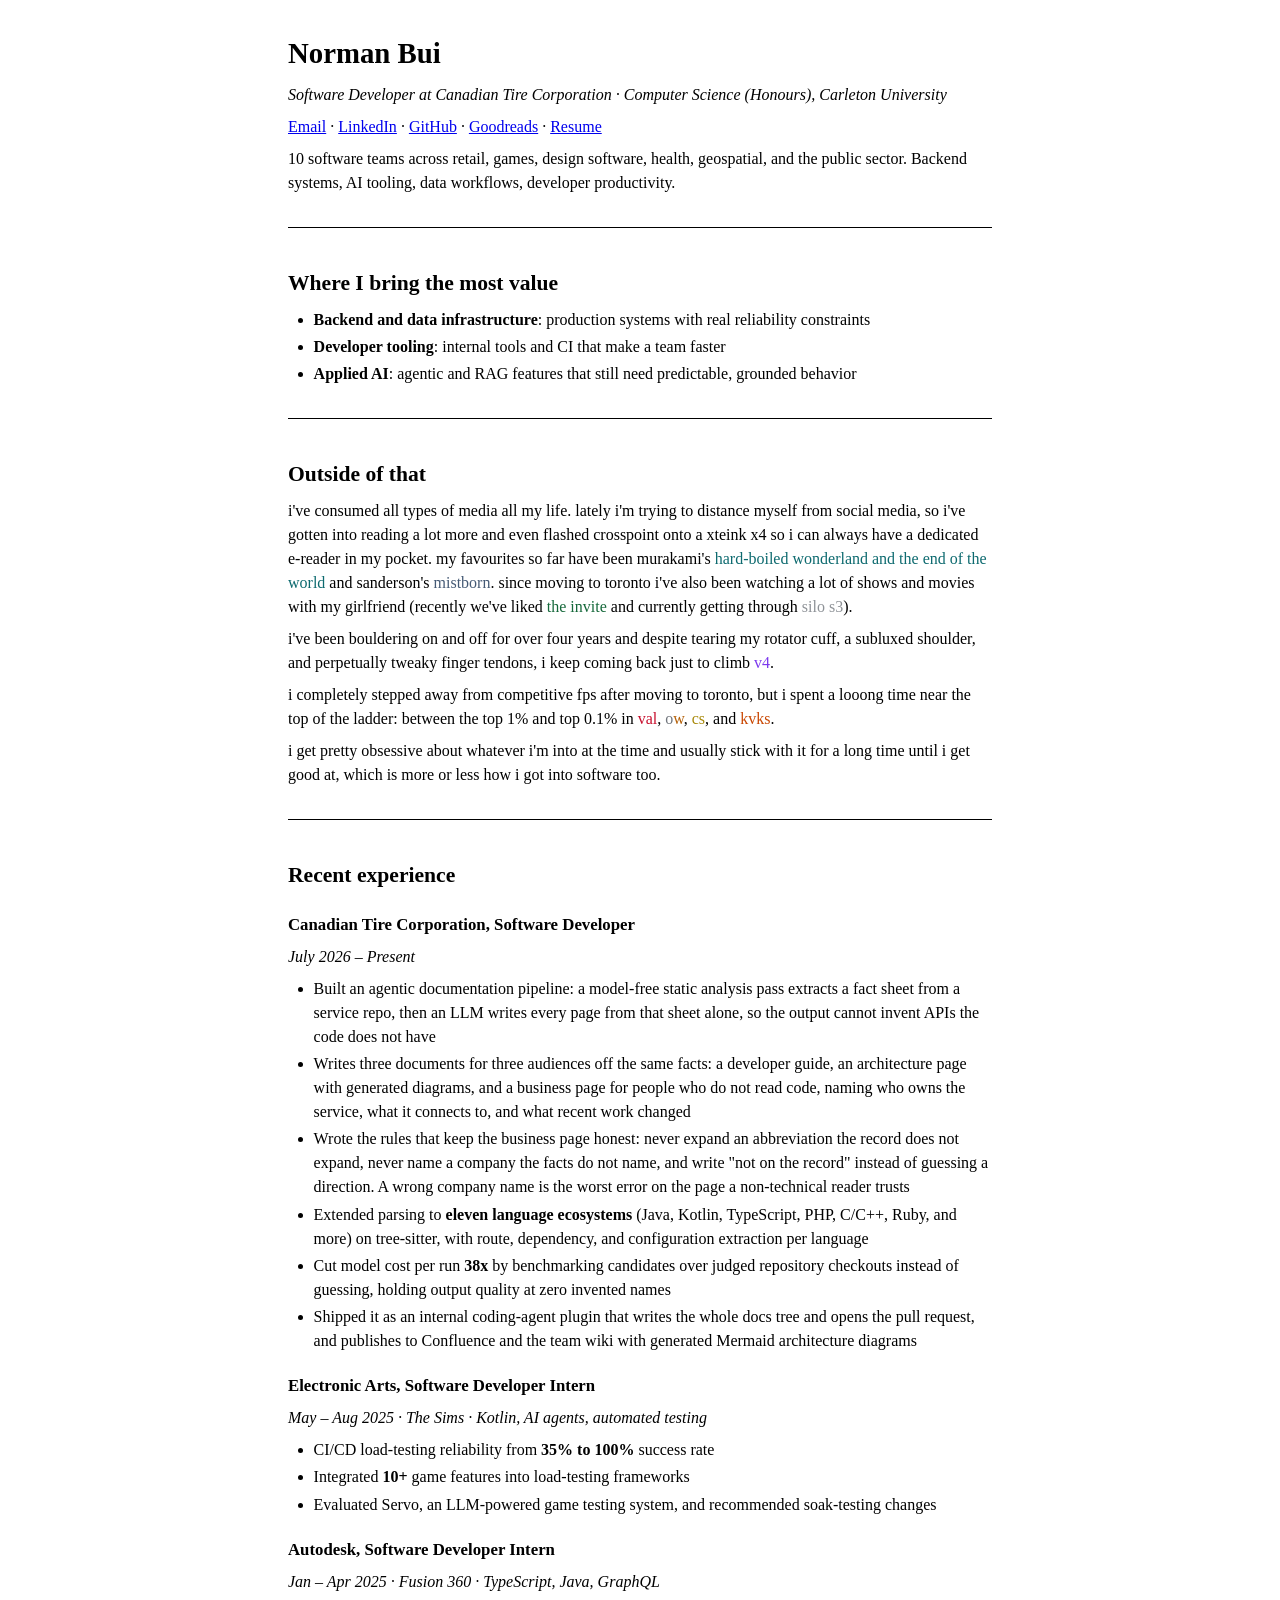
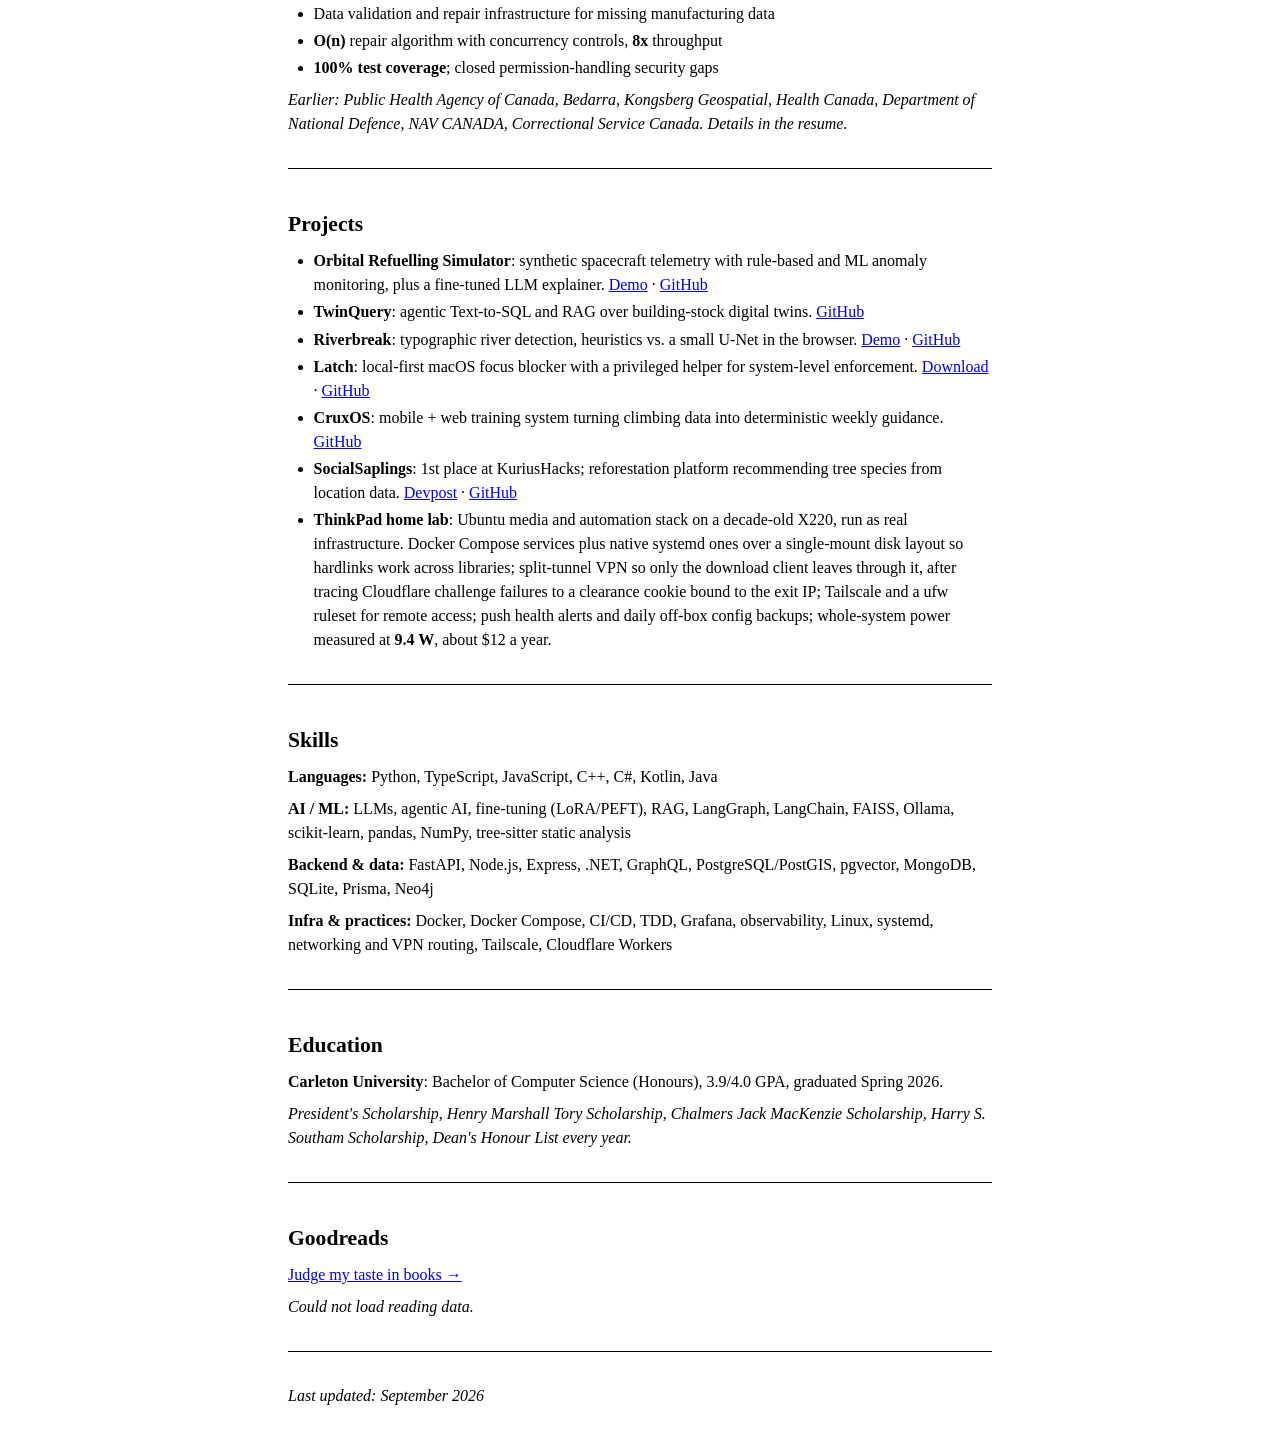
==== index.html @ 1460b8e5 "Times New Roman update" ====
<!DOCTYPE html>
<html lang="en">

<head>
    <meta charset="UTF-8">
    <meta name="viewport" content="width=device-width, initial-scale=1.0">
    <title>Norman Bui</title>
    <meta name="description"
        content="Norman Bui, Software Developer at Canadian Tire Corporation and Carleton University Computer Science graduate. Backend systems, data tools, and AI-powered workflows.">
    <meta property="og:title" content="Norman Bui">
    <meta property="og:description"
        content="Software Developer at Canadian Tire Corporation. Backend systems, data tools, and AI-powered workflows.">
    <meta property="og:type" content="website">
    <meta name="twitter:card" content="summary">
    <meta name="twitter:title" content="Norman Bui">
    <meta name="twitter:description"
        content="Software Developer at Canadian Tire Corporation. Backend systems, data tools, and AI-powered workflows.">
    <link rel="icon" type="image/jpeg" href="images/logos/baby.jpeg?v=41bb1200">
    <link rel="stylesheet" href="styles.css?v=235e159c">
    <script type="application/ld+json">
        {
            "@context": "https://schema.org",
            "@type": "Person",
            "name": "Norman Bui",
            "url": "https://nbui23.github.io/my-website/",
            "image": "https://nbui23.github.io/my-website/images/logos/baby.jpeg",
            "jobTitle": "Software Developer",
            "worksFor": {
                "@type": "Organization",
                "name": "Canadian Tire Corporation",
                "url": "https://corp.canadiantire.ca"
            },
            "alumniOf": {
                "@type": "CollegeOrUniversity",
                "name": "Carleton University",
                "url": "https://carleton.ca"
            },
            "email": "normanbui23@gmail.com",
            "sameAs": [
                "https://www.linkedin.com/in/nbui23/",
                "https://github.com/nbui23",
                "https://www.goodreads.com/user/show/166643433-norman"
            ]
        }
    </script>
</head>

<body>

    <h1>Norman Bui</h1>
    <p class="meta">Software Developer at Canadian Tire Corporation &middot; Computer Science (Honours), Carleton
        University</p>

    <p>
        <a href="mailto:normanbui23@gmail.com">Email</a> &middot;
        <a href="https://www.linkedin.com/in/nbui23/" target="_blank" rel="noopener noreferrer">LinkedIn</a> &middot;
        <a href="https://github.com/nbui23" target="_blank" rel="noopener noreferrer">GitHub</a> &middot;
        <a href="https://www.goodreads.com/user/show/166643433-norman" target="_blank"
            rel="noopener noreferrer">Goodreads</a> &middot;
        <a href="resume/swe/Norman_Bui_Resume.pdf" target="_blank" rel="noopener noreferrer">Resume</a>
    </p>

    <p>10 software teams across retail, games, design software, health, geospatial, and the public sector. Backend
        systems, AI tooling, data workflows, developer productivity.</p>

    <hr>

    <h2 id="value">Where I bring the most value</h2>
    <ul>
        <li><strong>Backend and data infrastructure</strong>: production systems with real reliability
            constraints</li>
        <li><strong>Developer tooling</strong>: internal tools and CI that make a team faster</li>
        <li><strong>Applied AI</strong>: agentic and RAG features that still need predictable, grounded
            behavior</li>
    </ul>

    <hr>

    <h2 id="about">Outside of that</h2>

    <p>i've consumed all types of media all my life. lately i'm trying to distance myself from social media, so i've gotten into reading a lot more and even flashed crosspoint onto a xteink x4 so i can always have a dedicated e-reader in my pocket. my favourites so far have been murakami's <span class="g-hbw">hard-boiled wonderland and the end of the world</span> and sanderson's <span class="g-mistborn">mistborn</span>. since moving to toronto i've also been watching a lot of shows and movies with my girlfriend (recently we've liked <span class="g-invite">the invite</span> and currently getting through <span class="g-silo">silo s3</span>).</p>

    <p>i've been bouldering on and off for over four years and despite tearing my rotator cuff, a subluxed shoulder, and perpetually tweaky finger tendons, i keep coming back just to climb <span class="g-v4">v4</span>.</p>

    <p>i completely stepped away from competitive fps after moving to toronto, but i spent a looong time near the top of the ladder: between the top 1% and top 0.1% in <span class="g-val">val</span>, <span class="g-ow"><span class="g-ow-o">o</span>w</span>, <span class="g-cs">cs</span>, and <span class="g-kvks">kvks</span>.</p>

    <p>i get pretty obsessive about whatever i'm into at the time and usually stick with it for a long time until i get good at, which is more or less how i got into software too.</p>

    <hr>

    <h2 id="experience">Recent experience</h2>

    <h3>Canadian Tire Corporation, Software Developer</h3>
    <p class="meta">July 2026 &ndash; Present</p>
    <ul>
        <li>Built an agentic documentation pipeline: a model-free static analysis pass extracts a fact sheet from a
            service repo, then an LLM writes every page from that sheet alone, so the output cannot invent APIs the
            code does not have</li>
        <li>Writes three documents for three audiences off the same facts: a developer guide, an architecture page
            with generated diagrams, and a business page for people who do not read code, naming who owns the service,
            what it connects to, and what recent work changed</li>
        <li>Wrote the rules that keep the business page honest: never expand an abbreviation the record does not
            expand, never name a company the facts do not name, and write "not on the record" instead of guessing a
            direction. A wrong company name is the worst error on the page a non-technical reader trusts</li>
        <li>Extended parsing to <strong>eleven language ecosystems</strong> (Java, Kotlin, TypeScript, PHP, C/C++,
            Ruby, and more) on tree-sitter, with route, dependency, and configuration extraction per language</li>
        <li>Cut model cost per run <strong>38x</strong> by benchmarking candidates over judged repository checkouts
            instead of guessing, holding output quality at zero invented names</li>
        <li>Shipped it as an internal coding-agent plugin that writes the whole docs tree and opens the pull request,
            and publishes to Confluence and the team wiki with generated Mermaid architecture diagrams</li>
    </ul>

    <h3>Electronic Arts, Software Developer Intern</h3>
    <p class="meta">May &ndash; Aug 2025 &middot; The Sims &middot; Kotlin, AI agents, automated testing</p>
    <ul>
        <li>CI/CD load-testing reliability from <strong>35% to 100%</strong> success rate</li>
        <li>Integrated <strong>10+</strong> game features into load-testing frameworks</li>
        <li>Evaluated Servo, an LLM-powered game testing system, and recommended soak-testing changes</li>
    </ul>

    <h3>Autodesk, Software Developer Intern</h3>
    <p class="meta">Jan &ndash; Apr 2025 &middot; Fusion 360 &middot; TypeScript, Java, GraphQL</p>
    <ul>
        <li>Data validation and repair infrastructure for missing manufacturing data</li>
        <li><strong>O(n)</strong> repair algorithm with concurrency controls, <strong>8x</strong> throughput</li>
        <li><strong>100% test coverage</strong>; closed permission-handling security gaps</li>
    </ul>

    <p class="meta">Earlier: Public Health Agency of Canada, Bedarra, Kongsberg Geospatial, Health Canada, Department of
        National Defence, NAV CANADA, Correctional Service Canada. Details in the resume.</p>

    <hr>

    <h2 id="projects">Projects</h2>
    <ul>
        <li><strong>Orbital Refuelling Simulator</strong>: synthetic spacecraft telemetry with rule-based and ML
            anomaly monitoring, plus a fine-tuned LLM explainer.
            <a href="https://orbital-refueling-telemetry-simulator.streamlit.app/" target="_blank"
                rel="noopener noreferrer">Demo</a> &middot;
            <a href="https://github.com/nbui23/orbital-refuelling" target="_blank"
                rel="noopener noreferrer">GitHub</a></li>
        <li><strong>TwinQuery</strong>: agentic Text-to-SQL and RAG over building-stock digital twins.
            <a href="https://github.com/nbui23/twinquery" target="_blank" rel="noopener noreferrer">GitHub</a></li>
        <li><strong>Riverbreak</strong>: typographic river detection, heuristics vs. a small U-Net in the browser.
            <a href="https://nbui23.github.io/riverbreak/" target="_blank" rel="noopener noreferrer">Demo</a> &middot;
            <a href="https://github.com/nbui23/riverbreak" target="_blank" rel="noopener noreferrer">GitHub</a></li>
        <li><strong>Latch</strong>: local-first macOS focus blocker with a privileged helper for system-level
            enforcement.
            <a href="https://github.com/nbui23/latch/releases" target="_blank"
                rel="noopener noreferrer">Download</a> &middot;
            <a href="https://github.com/nbui23/latch" target="_blank" rel="noopener noreferrer">GitHub</a></li>
        <li><strong>CruxOS</strong>: mobile + web training system turning climbing data into deterministic weekly
            guidance.
            <a href="https://github.com/nbui23/cruxos" target="_blank" rel="noopener noreferrer">GitHub</a></li>
        <li><strong>SocialSaplings</strong>: 1st place at KuriusHacks; reforestation platform recommending tree
            species from location data.
            <a href="https://devpost.com/software/socialsaplings" target="_blank"
                rel="noopener noreferrer">Devpost</a> &middot;
            <a href="https://github.com/nbui23/socialsaplings" target="_blank" rel="noopener noreferrer">GitHub</a></li>
        <li><strong>ThinkPad home lab</strong>: Ubuntu media and automation stack on a decade-old X220, run as real
            infrastructure. Docker Compose services plus native systemd ones over a single-mount disk layout so
            hardlinks work across libraries; split-tunnel VPN so only the download client leaves through it, after
            tracing Cloudflare challenge failures to a clearance cookie bound to the exit IP; Tailscale and a
            ufw ruleset for remote access; push health alerts and daily off-box config backups; whole-system power
            measured at <strong>9.4 W</strong>, about $12 a year.</li>
    </ul>

    <hr>

    <h2 id="skills">Skills</h2>
    <p><strong>Languages:</strong> Python, TypeScript, JavaScript, C++, C#, Kotlin, Java</p>
    <p><strong>AI / ML:</strong> LLMs, agentic AI, fine-tuning (LoRA/PEFT), RAG, LangGraph, LangChain, FAISS, Ollama,
        scikit-learn, pandas, NumPy, tree-sitter static analysis</p>
    <p><strong>Backend &amp; data:</strong> FastAPI, Node.js, Express, .NET, GraphQL, PostgreSQL/PostGIS, pgvector,
        MongoDB, SQLite, Prisma, Neo4j</p>
    <p><strong>Infra &amp; practices:</strong> Docker, Docker Compose, CI/CD, TDD, Grafana, observability, Linux, systemd, networking and VPN routing, Tailscale, Cloudflare Workers</p>

    <hr>

    <h2 id="education">Education</h2>
    <p><strong>Carleton University</strong>: Bachelor of Computer Science (Honours), 3.9/4.0 GPA, graduated
        Spring 2026.</p>
    <p class="meta">President's Scholarship, Henry Marshall Tory Scholarship, Chalmers Jack MacKenzie Scholarship, Harry
        S. Southam Scholarship, Dean's Honour List every year.</p>

    <hr>

    <h2 id="reading">Goodreads</h2>
    <p><a href="https://www.goodreads.com/user/show/166643433-norman" target="_blank" rel="noopener noreferrer">Judge my
            taste in books &rarr;</a></p>

    <p id="reading-stats" class="meta"></p>
    <div id="reading-charts"></div>
    <ul id="books"></ul>

    <hr>

    <p class="meta">Last updated: September 2026</p>

    <script type="module" src="scripts/main.js?v=e044f11d"></script>

</body>

</html>
---- styles.css ----
body {
    font-family: "Times New Roman", Times, serif;
    font-size: 16px;
    line-height: 1.5;
    color: #000;
    background: #fff;
    max-width: 44em;
    margin: 2em auto;
    padding: 0 1em;
}

h1 { font-size: 1.8em; margin: 0 0 0.2em; }
h2 { font-size: 1.35em; margin: 1.8em 0 0.4em; }
h3 { font-size: 1.05em; margin: 1.2em 0 0.2em; }

p { margin: 0.5em 0; }
ul { margin: 0.5em 0; padding-left: 1.6em; }
li { margin: 0.2em 0; }

a { color: #00e; }
a:visited { color: #551a8b; }

hr { border: 0; border-top: 1px solid #000; margin: 2em 0; }

.meta { font-style: italic; }

pre {
    font-family: "Courier New", Courier, monospace;
    font-size: 13px;
    line-height: 1.4;
    margin: 1.2em 0;
    overflow-x: auto;
}

/* Game names in their own brand hues, darkened to stay readable on white. */
.g-val { color: #c8102e; }
.g-ow { color: #b45f06; }
.g-ow-o { color: #70757c; }
.g-cs { color: #a8890a; }
.g-kvks { color: #c94600; }
.g-v4 { color: #7c3aed; }
.g-invite { color: #15683a; }
.g-silo { color: #8e9297; }
.g-hbw { color: #0d6a6f; }
.g-mistborn { color: #455a75; }
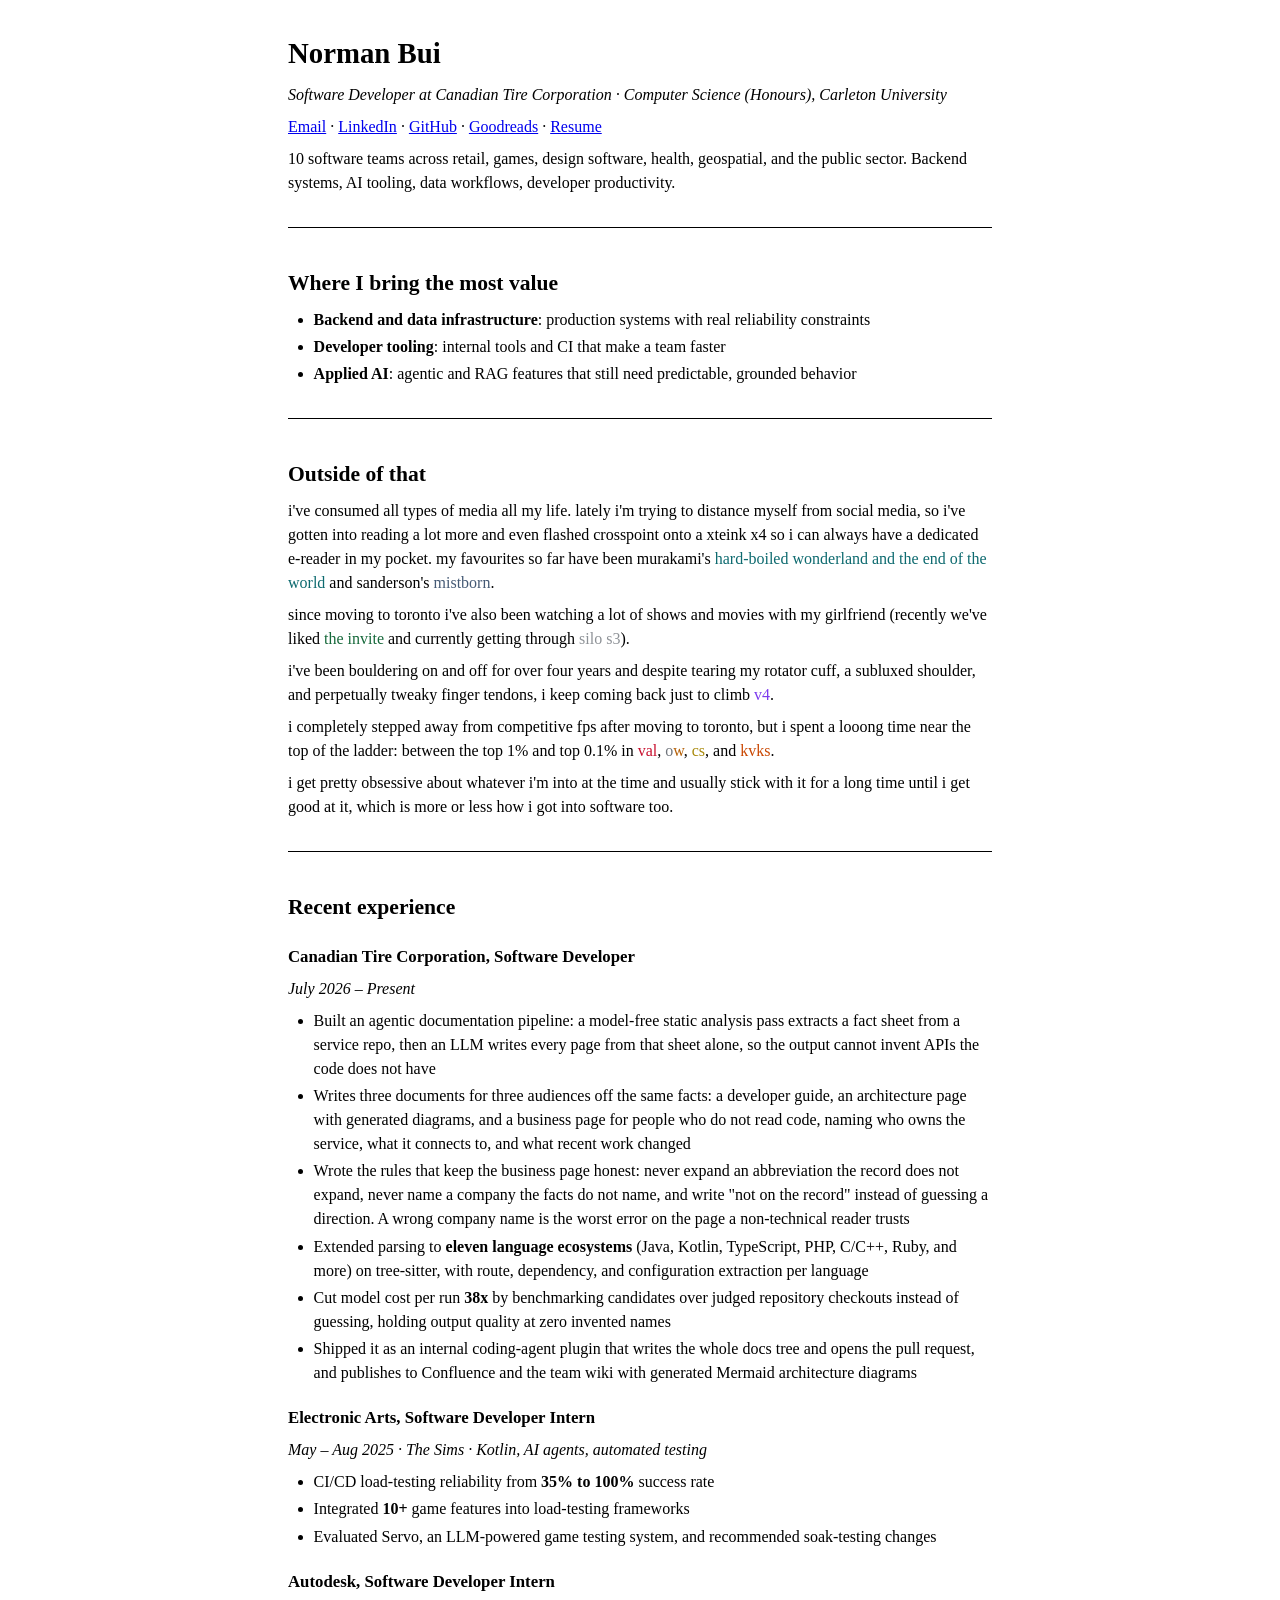
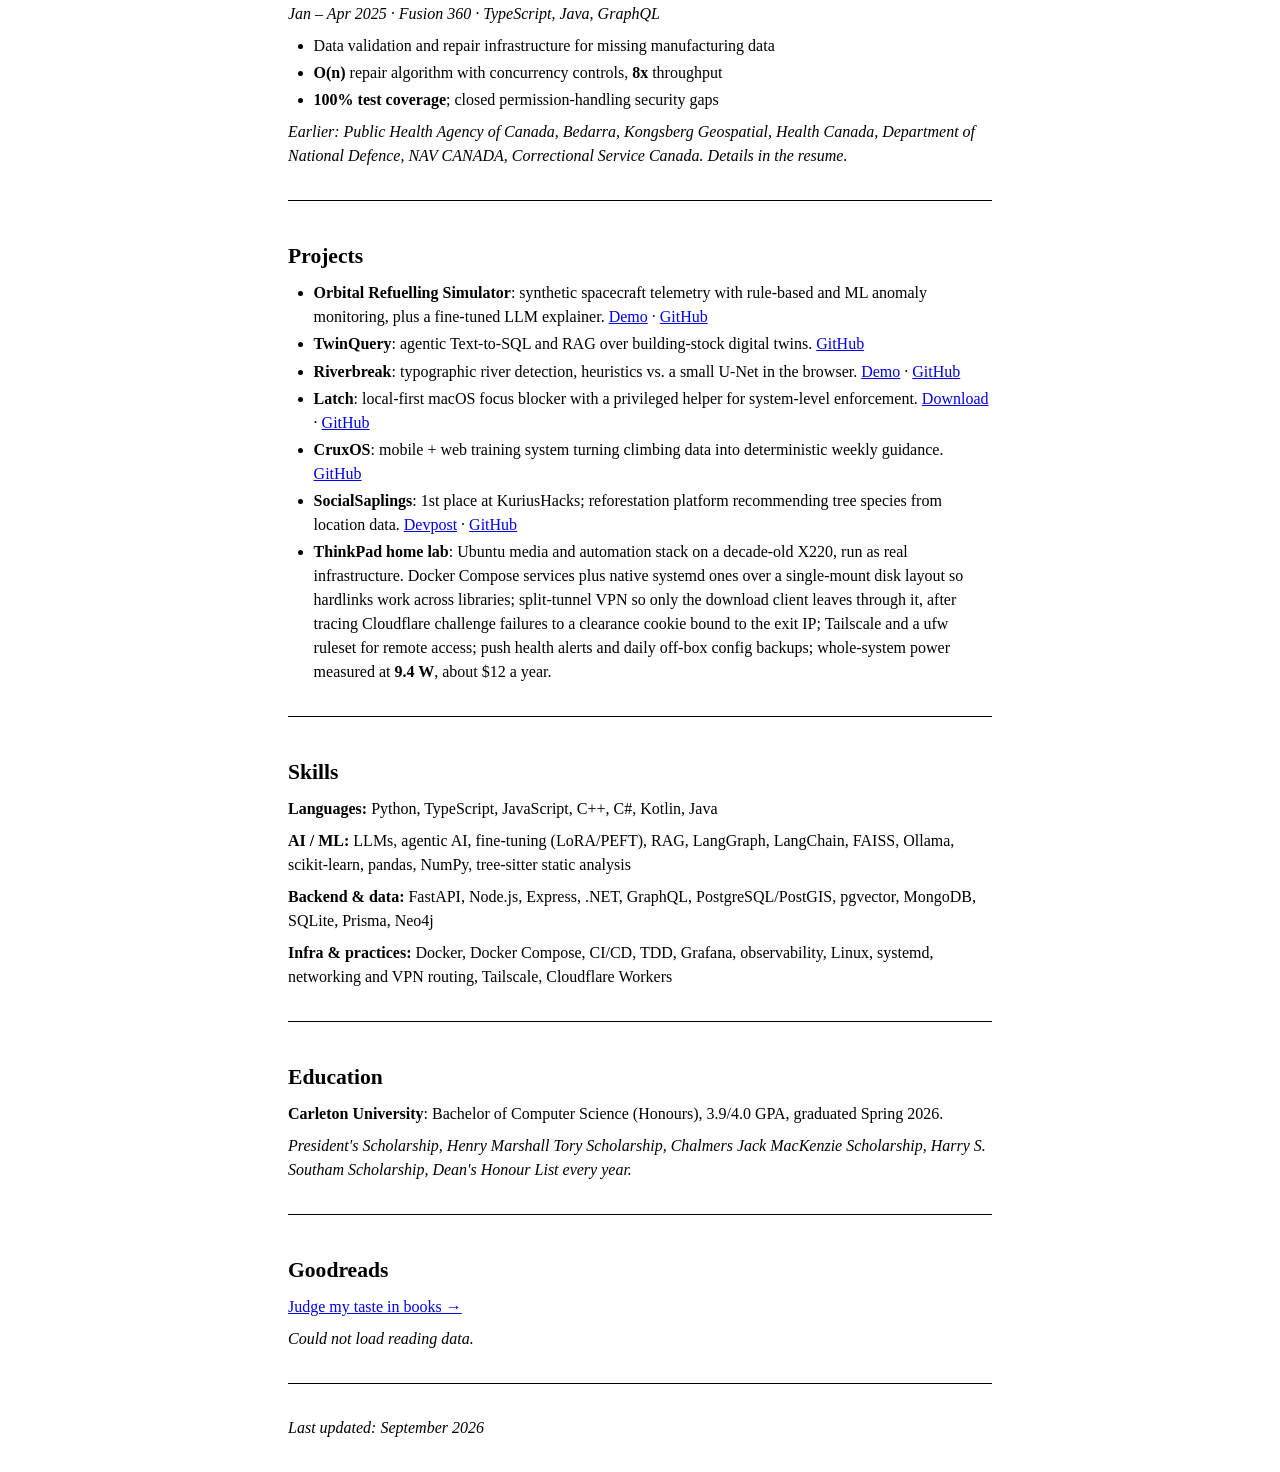
==== commit f42f76bb: "Split reading and watching into separate paragraphs" ====
--- a/index.html
+++ b/index.html
@@ -78,13 +78,15 @@
 
     <h2 id="about">Outside of that</h2>
 
-    <p>i've consumed all types of media all my life. lately i'm trying to distance myself from social media, so i've gotten into reading a lot more and even flashed crosspoint onto a xteink x4 so i can always have a dedicated e-reader in my pocket. my favourites so far have been murakami's <span class="g-hbw">hard-boiled wonderland and the end of the world</span> and sanderson's <span class="g-mistborn">mistborn</span>. since moving to toronto i've also been watching a lot of shows and movies with my girlfriend (recently we've liked <span class="g-invite">the invite</span> and currently getting through <span class="g-silo">silo s3</span>).</p>
+    <p>i've consumed all types of media all my life. lately i'm trying to distance myself from social media, so i've gotten into reading a lot more and even flashed crosspoint onto a xteink x4 so i can always have a dedicated e-reader in my pocket. my favourites so far have been murakami's <span class="g-hbw">hard-boiled wonderland and the end of the world</span> and sanderson's <span class="g-mistborn">mistborn</span>.</p>
+
+    <p>since moving to toronto i've also been watching a lot of shows and movies with my girlfriend (recently we've liked <span class="g-invite">the invite</span> and currently getting through <span class="g-silo">silo s3</span>).</p>
 
     <p>i've been bouldering on and off for over four years and despite tearing my rotator cuff, a subluxed shoulder, and perpetually tweaky finger tendons, i keep coming back just to climb <span class="g-v4">v4</span>.</p>
 
     <p>i completely stepped away from competitive fps after moving to toronto, but i spent a looong time near the top of the ladder: between the top 1% and top 0.1% in <span class="g-val">val</span>, <span class="g-ow"><span class="g-ow-o">o</span>w</span>, <span class="g-cs">cs</span>, and <span class="g-kvks">kvks</span>.</p>
 
-    <p>i get pretty obsessive about whatever i'm into at the time and usually stick with it for a long time until i get good at, which is more or less how i got into software too.</p>
+    <p>i get pretty obsessive about whatever i'm into at the time and usually stick with it for a long time until i get good at it, which is more or less how i got into software too.</p>
 
     <hr>
 
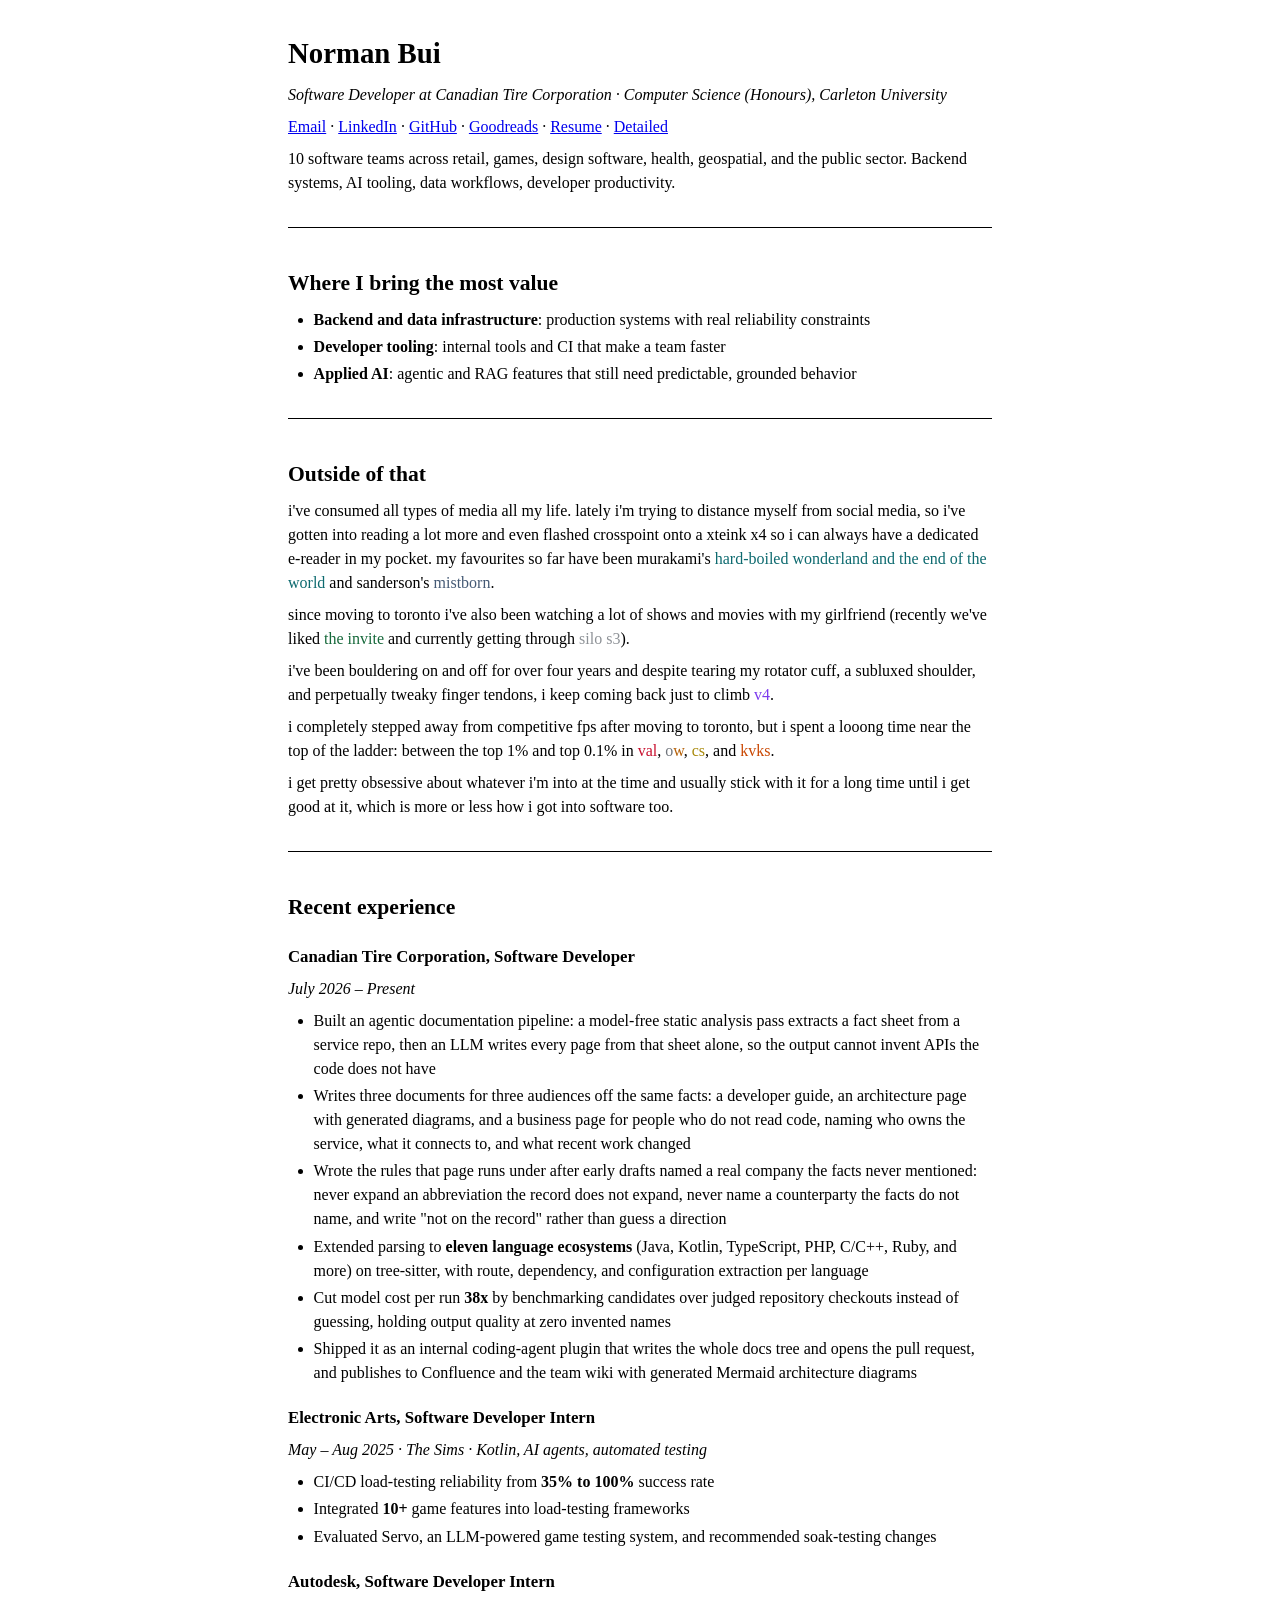
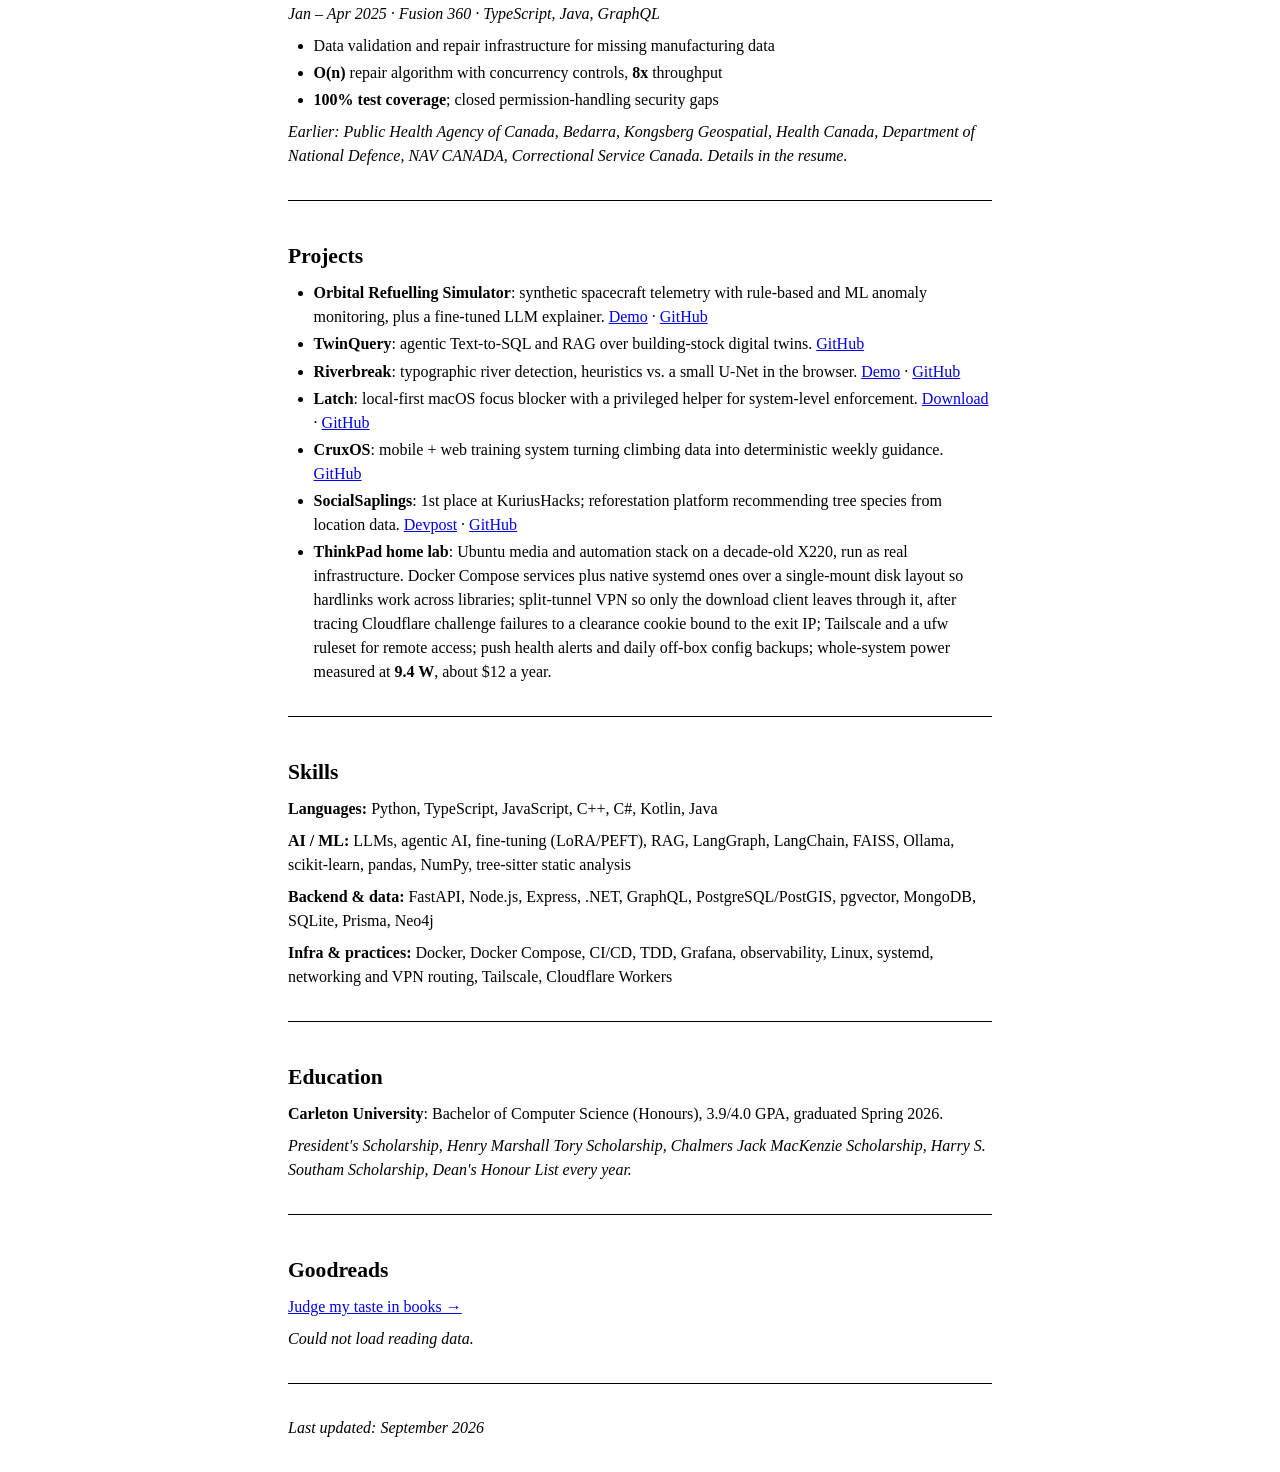
==== commit afca52a5: "Add detailed page" ====
--- a/index.html
+++ b/index.html
@@ -57,7 +57,8 @@
         <a href="https://github.com/nbui23" target="_blank" rel="noopener noreferrer">GitHub</a> &middot;
         <a href="https://www.goodreads.com/user/show/166643433-norman" target="_blank"
             rel="noopener noreferrer">Goodreads</a> &middot;
-        <a href="resume/swe/Norman_Bui_Resume.pdf" target="_blank" rel="noopener noreferrer">Resume</a>
+        <a href="resume/swe/Norman_Bui_Resume.pdf" target="_blank" rel="noopener noreferrer">Resume</a> &middot;
+        <a href="detailed.html">Detailed</a>
     </p>
 
     <p>10 software teams across retail, games, design software, health, geospatial, and the public sector. Backend
@@ -101,9 +102,9 @@
         <li>Writes three documents for three audiences off the same facts: a developer guide, an architecture page
             with generated diagrams, and a business page for people who do not read code, naming who owns the service,
             what it connects to, and what recent work changed</li>
-        <li>Wrote the rules that keep the business page honest: never expand an abbreviation the record does not
-            expand, never name a company the facts do not name, and write "not on the record" instead of guessing a
-            direction. A wrong company name is the worst error on the page a non-technical reader trusts</li>
+        <li>Wrote the rules that page runs under after early drafts named a real company the facts never
+            mentioned: never expand an abbreviation the record does not expand, never name a counterparty the facts do
+            not name, and write "not on the record" rather than guess a direction</li>
         <li>Extended parsing to <strong>eleven language ecosystems</strong> (Java, Kotlin, TypeScript, PHP, C/C++,
             Ruby, and more) on tree-sitter, with route, dependency, and configuration extraction per language</li>
         <li>Cut model cost per run <strong>38x</strong> by benchmarking candidates over judged repository checkouts
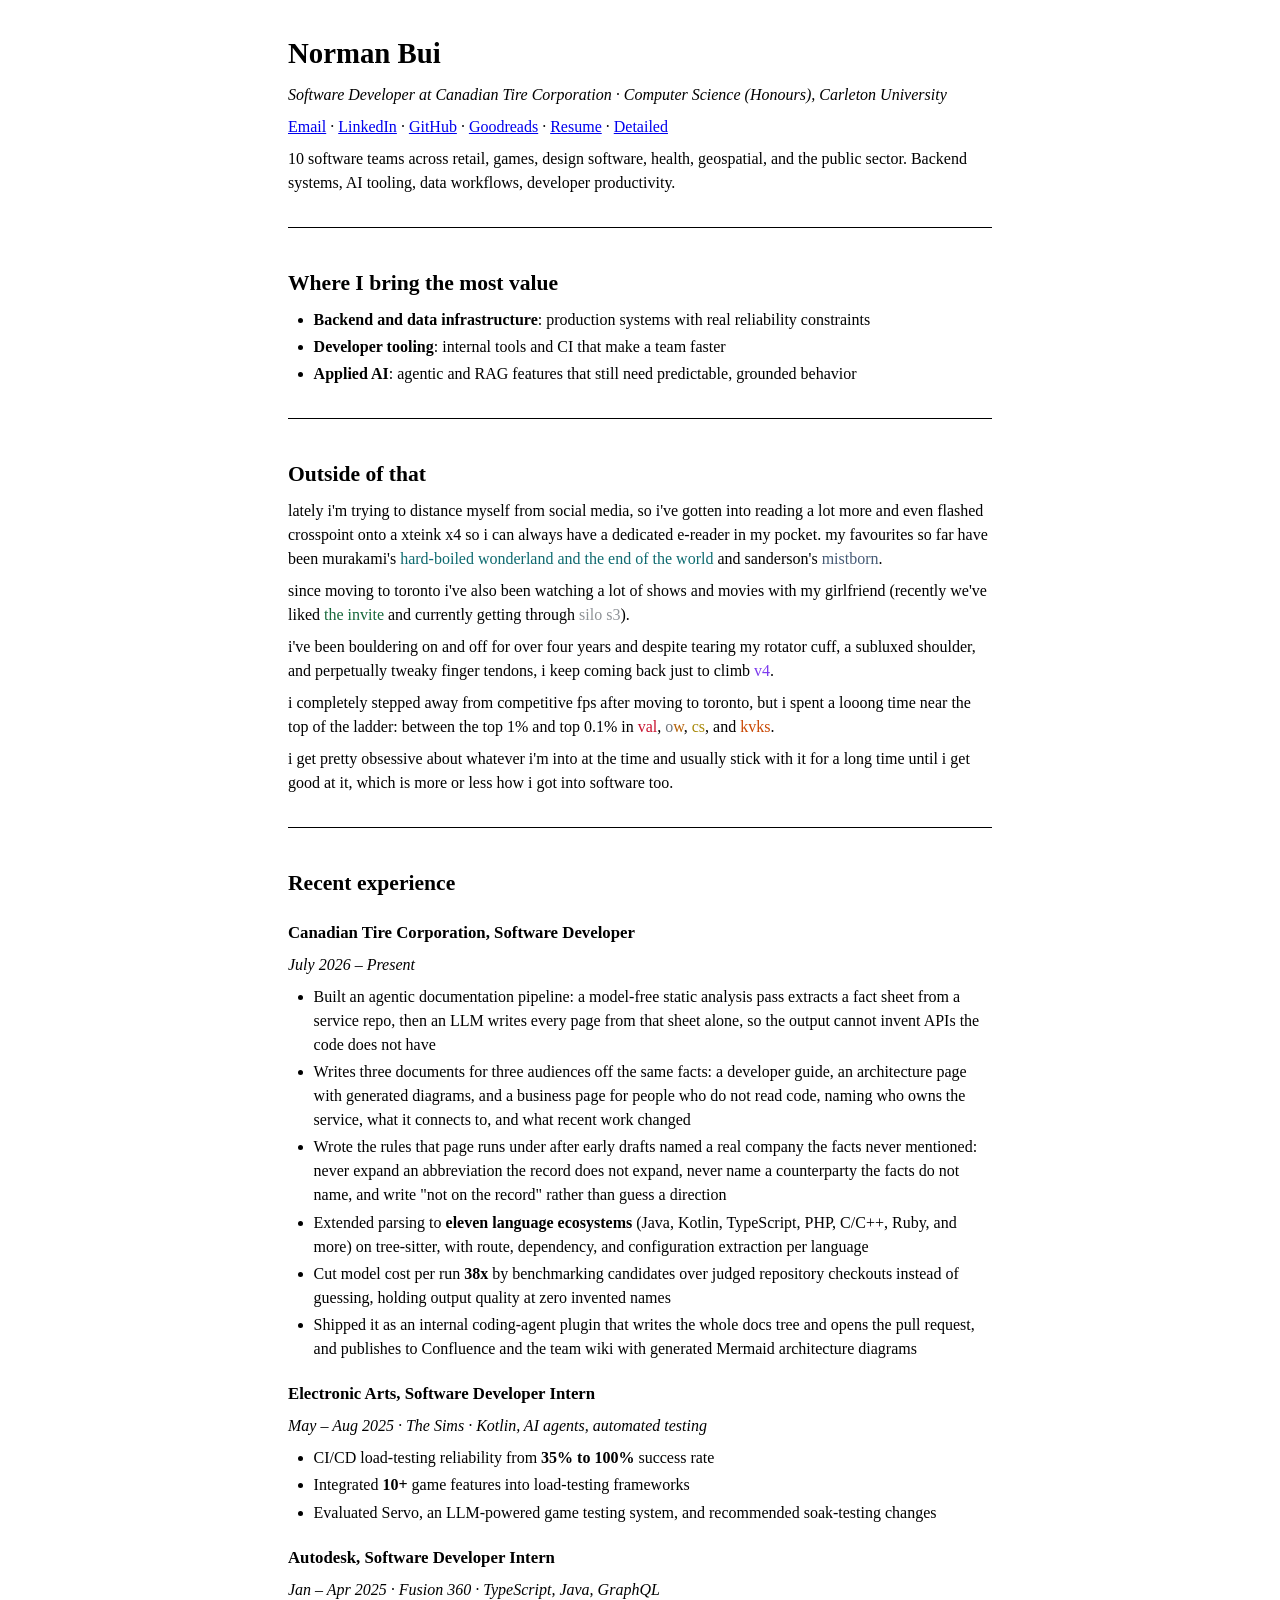
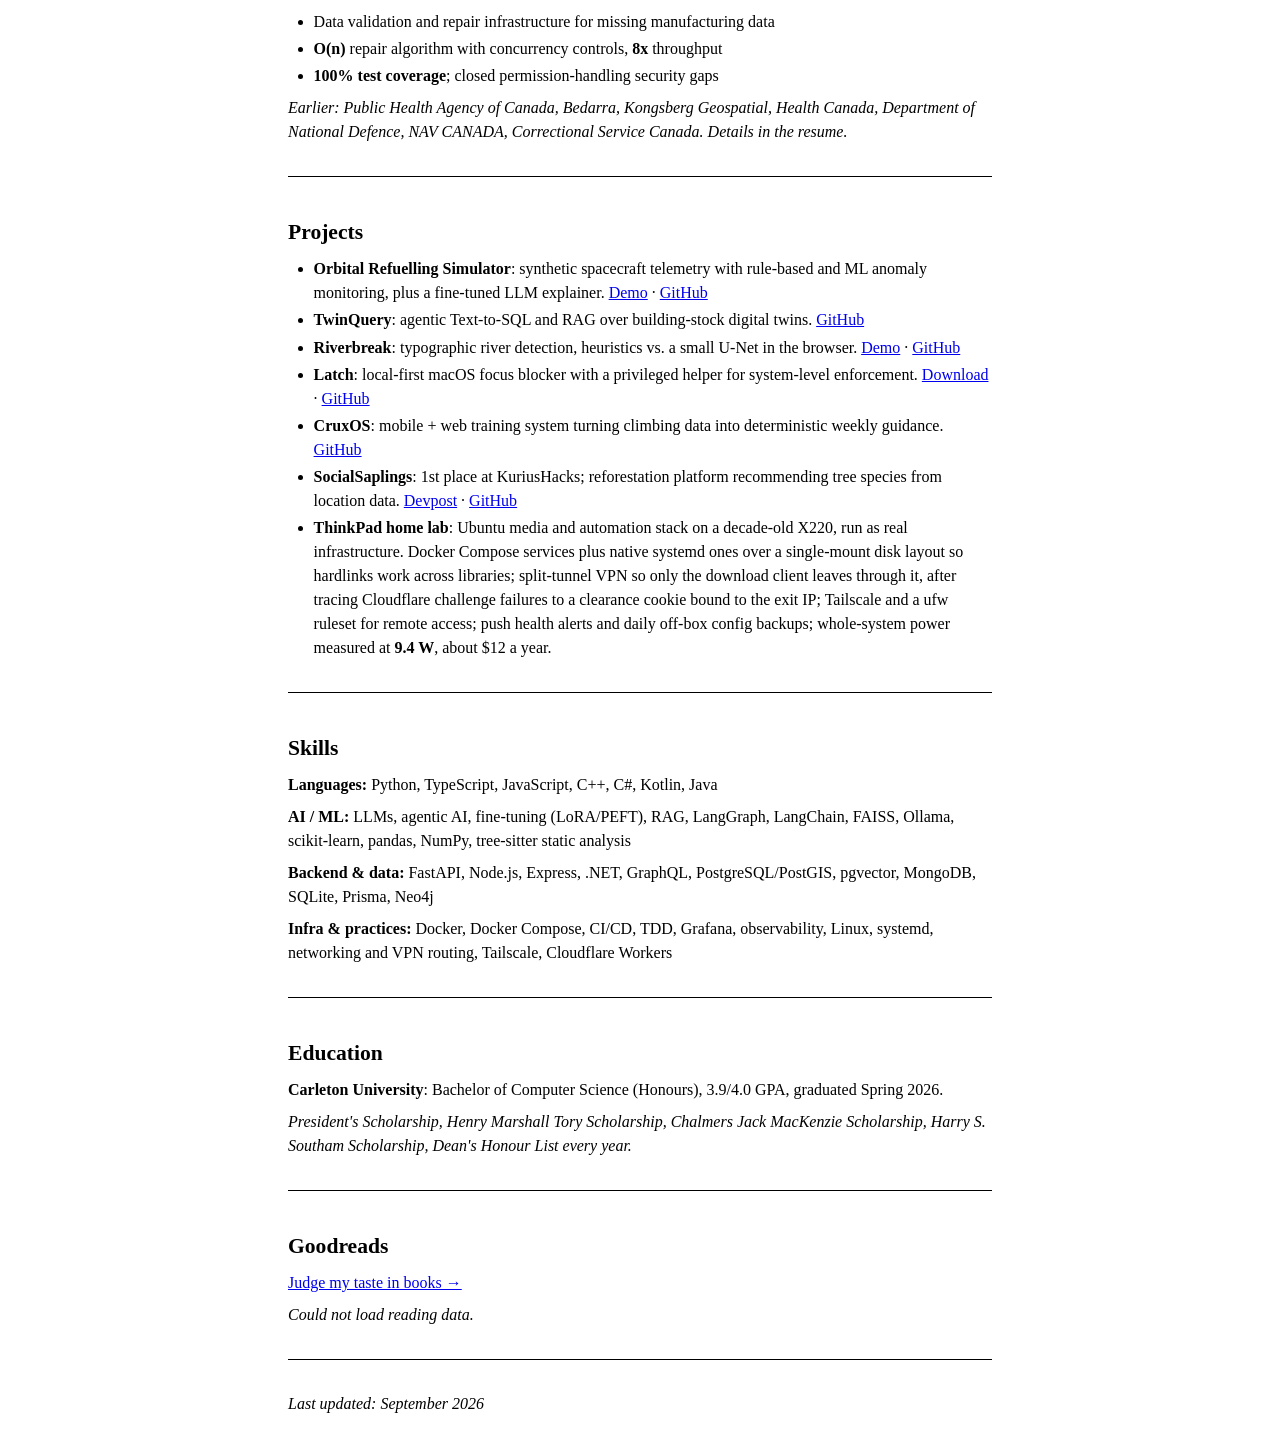
==== commit d8c04705: "Trim the opening line of the about section" ====
--- a/index.html
+++ b/index.html
@@ -79,7 +79,7 @@
 
     <h2 id="about">Outside of that</h2>
 
-    <p>i've consumed all types of media all my life. lately i'm trying to distance myself from social media, so i've gotten into reading a lot more and even flashed crosspoint onto a xteink x4 so i can always have a dedicated e-reader in my pocket. my favourites so far have been murakami's <span class="g-hbw">hard-boiled wonderland and the end of the world</span> and sanderson's <span class="g-mistborn">mistborn</span>.</p>
+    <p>lately i'm trying to distance myself from social media, so i've gotten into reading a lot more and even flashed crosspoint onto a xteink x4 so i can always have a dedicated e-reader in my pocket. my favourites so far have been murakami's <span class="g-hbw">hard-boiled wonderland and the end of the world</span> and sanderson's <span class="g-mistborn">mistborn</span>.</p>
 
     <p>since moving to toronto i've also been watching a lot of shows and movies with my girlfriend (recently we've liked <span class="g-invite">the invite</span> and currently getting through <span class="g-silo">silo s3</span>).</p>
 
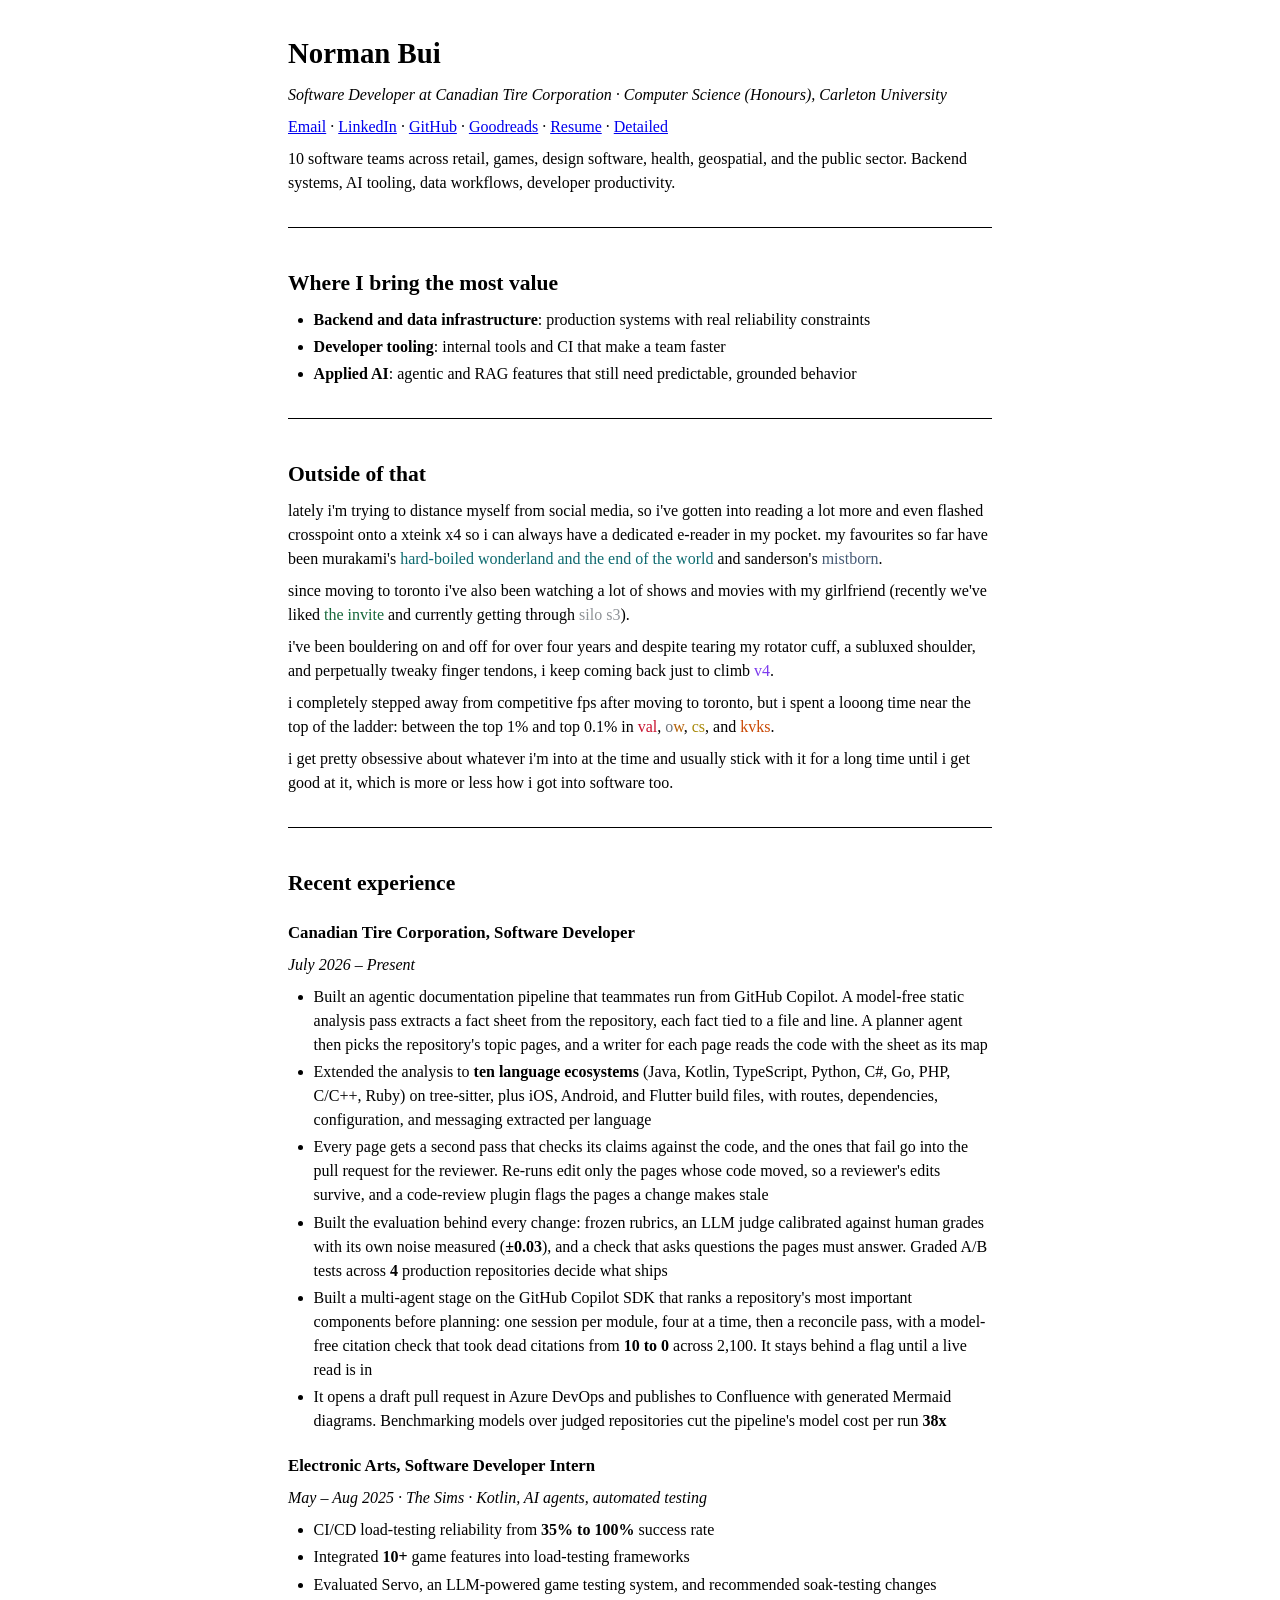
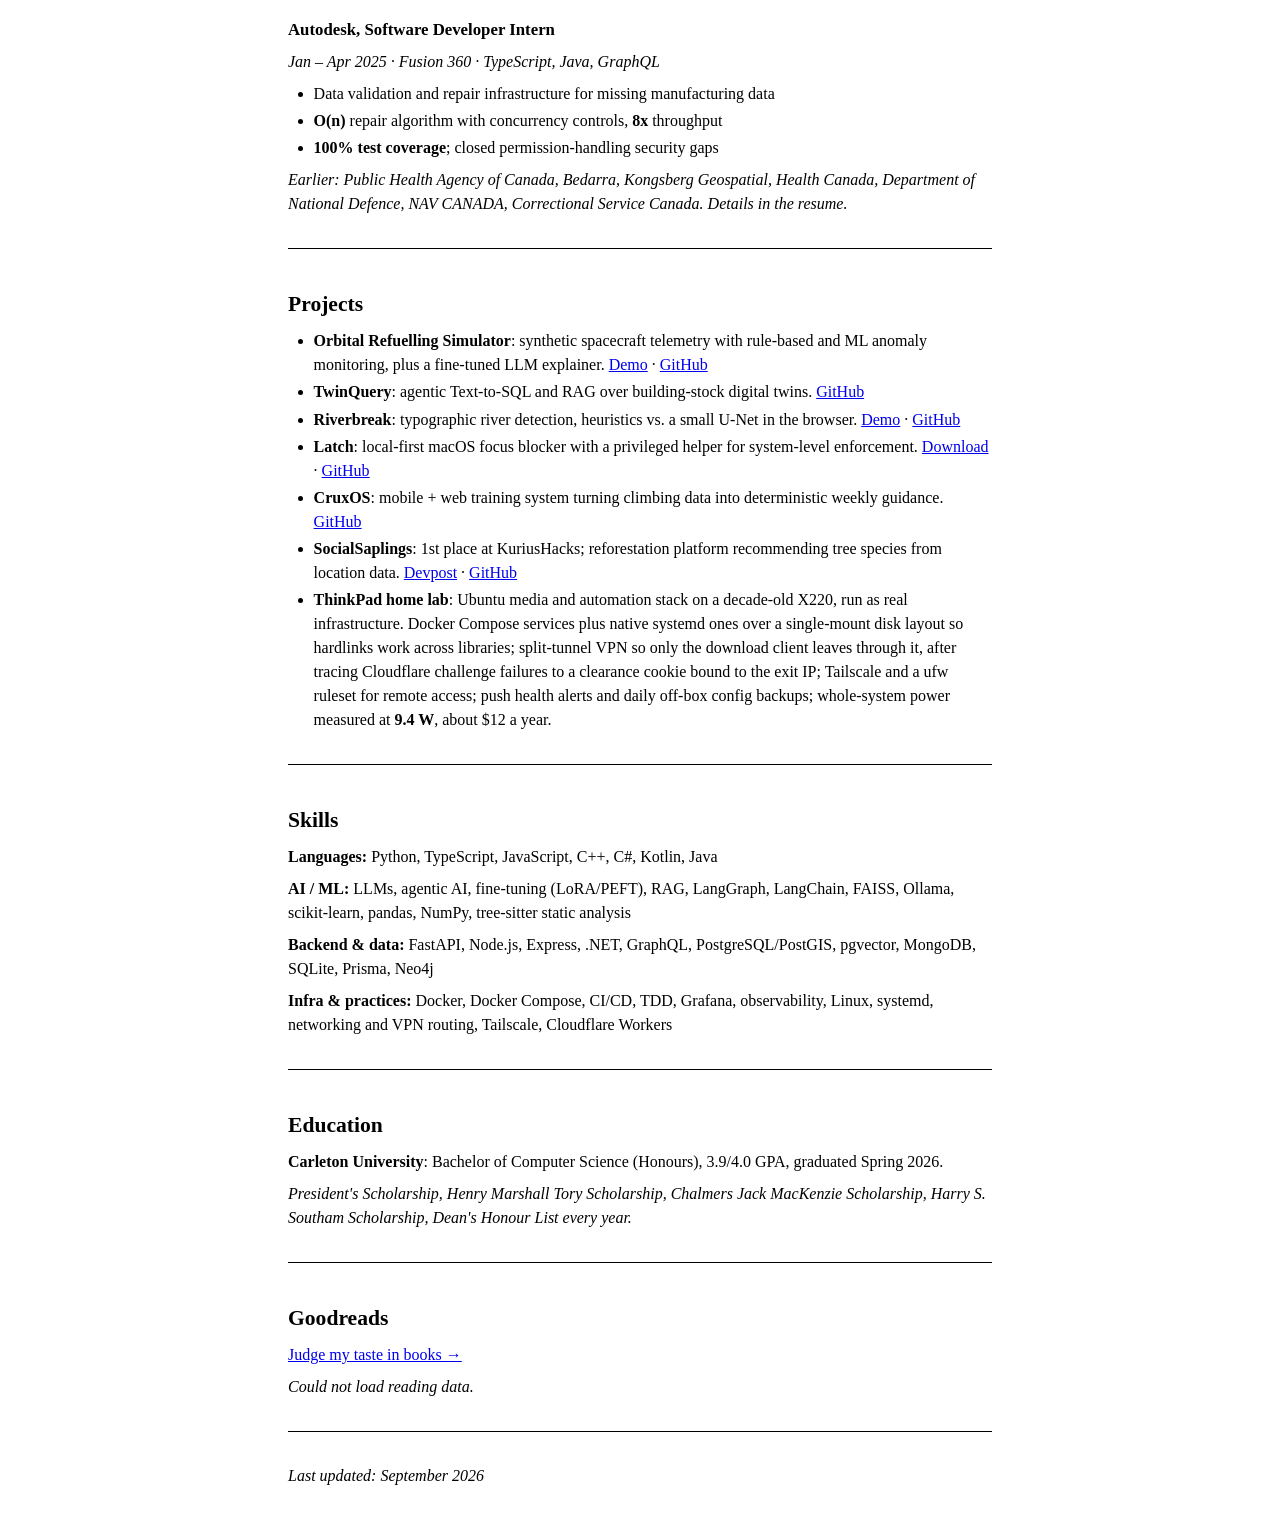
==== commit 1f01057b: "Update Canadian Tire work and make the SWE resume technical" ====
--- a/index.html
+++ b/index.html
@@ -96,21 +96,26 @@
     <h3>Canadian Tire Corporation, Software Developer</h3>
     <p class="meta">July 2026 &ndash; Present</p>
     <ul>
-        <li>Built an agentic documentation pipeline: a model-free static analysis pass extracts a fact sheet from a
-            service repo, then an LLM writes every page from that sheet alone, so the output cannot invent APIs the
-            code does not have</li>
-        <li>Writes three documents for three audiences off the same facts: a developer guide, an architecture page
-            with generated diagrams, and a business page for people who do not read code, naming who owns the service,
-            what it connects to, and what recent work changed</li>
-        <li>Wrote the rules that page runs under after early drafts named a real company the facts never
-            mentioned: never expand an abbreviation the record does not expand, never name a counterparty the facts do
-            not name, and write "not on the record" rather than guess a direction</li>
-        <li>Extended parsing to <strong>eleven language ecosystems</strong> (Java, Kotlin, TypeScript, PHP, C/C++,
-            Ruby, and more) on tree-sitter, with route, dependency, and configuration extraction per language</li>
-        <li>Cut model cost per run <strong>38x</strong> by benchmarking candidates over judged repository checkouts
-            instead of guessing, holding output quality at zero invented names</li>
-        <li>Shipped it as an internal coding-agent plugin that writes the whole docs tree and opens the pull request,
-            and publishes to Confluence and the team wiki with generated Mermaid architecture diagrams</li>
+        <li>Built an agentic documentation pipeline that teammates run from GitHub Copilot. A model-free static
+            analysis pass extracts a fact sheet from the repository, each fact tied to a file and line. A planner agent
+            then picks the repository's topic pages, and a writer for each page reads the code with the sheet as its
+            map</li>
+        <li>Extended the analysis to <strong>ten language ecosystems</strong> (Java, Kotlin, TypeScript, Python, C#,
+            Go, PHP, C/C++, Ruby) on tree-sitter, plus iOS, Android, and Flutter build files, with routes,
+            dependencies, configuration, and messaging extracted per language</li>
+        <li>Every page gets a second pass that checks its claims against the code, and the ones that fail go into the
+            pull request for the reviewer. Re-runs edit only the pages whose code moved, so a reviewer's edits
+            survive, and a code-review plugin flags the pages a change makes stale</li>
+        <li>Built the evaluation behind every change: frozen rubrics, an LLM judge calibrated against human grades
+            with its own noise measured (<strong>&plusmn;0.03</strong>), and a check that asks questions the pages must
+            answer. Graded A/B tests across <strong>4</strong> production repositories decide what ships</li>
+        <li>Built a multi-agent stage on the GitHub Copilot SDK that ranks a repository's most important components
+            before planning: one session per module, four at a time, then a reconcile pass, with a model-free citation
+            check that took dead citations from <strong>10 to 0</strong> across 2,100. It stays behind a flag until a
+            live read is in</li>
+        <li>It opens a draft pull request in Azure DevOps and publishes to Confluence with generated Mermaid
+            diagrams. Benchmarking models over judged repositories cut the pipeline's model cost per run
+            <strong>38x</strong></li>
     </ul>
 
     <h3>Electronic Arts, Software Developer Intern</h3>
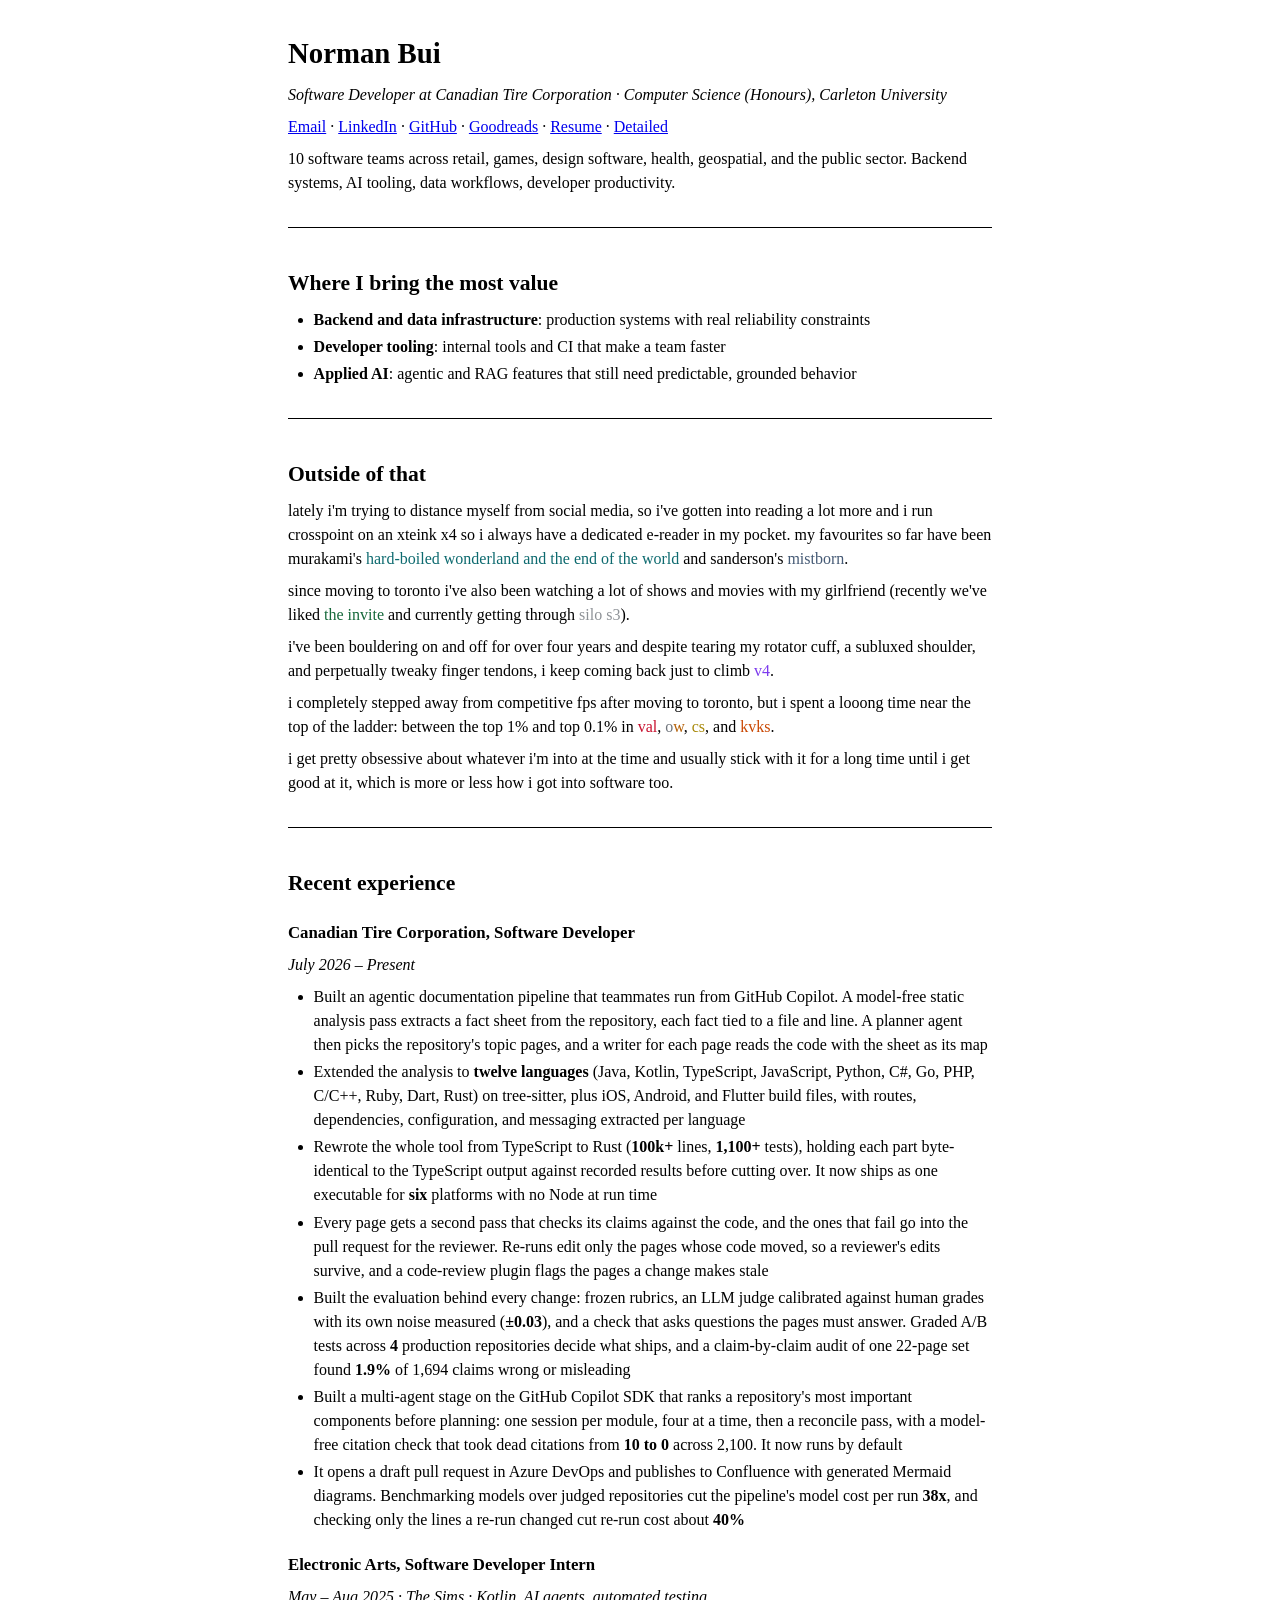
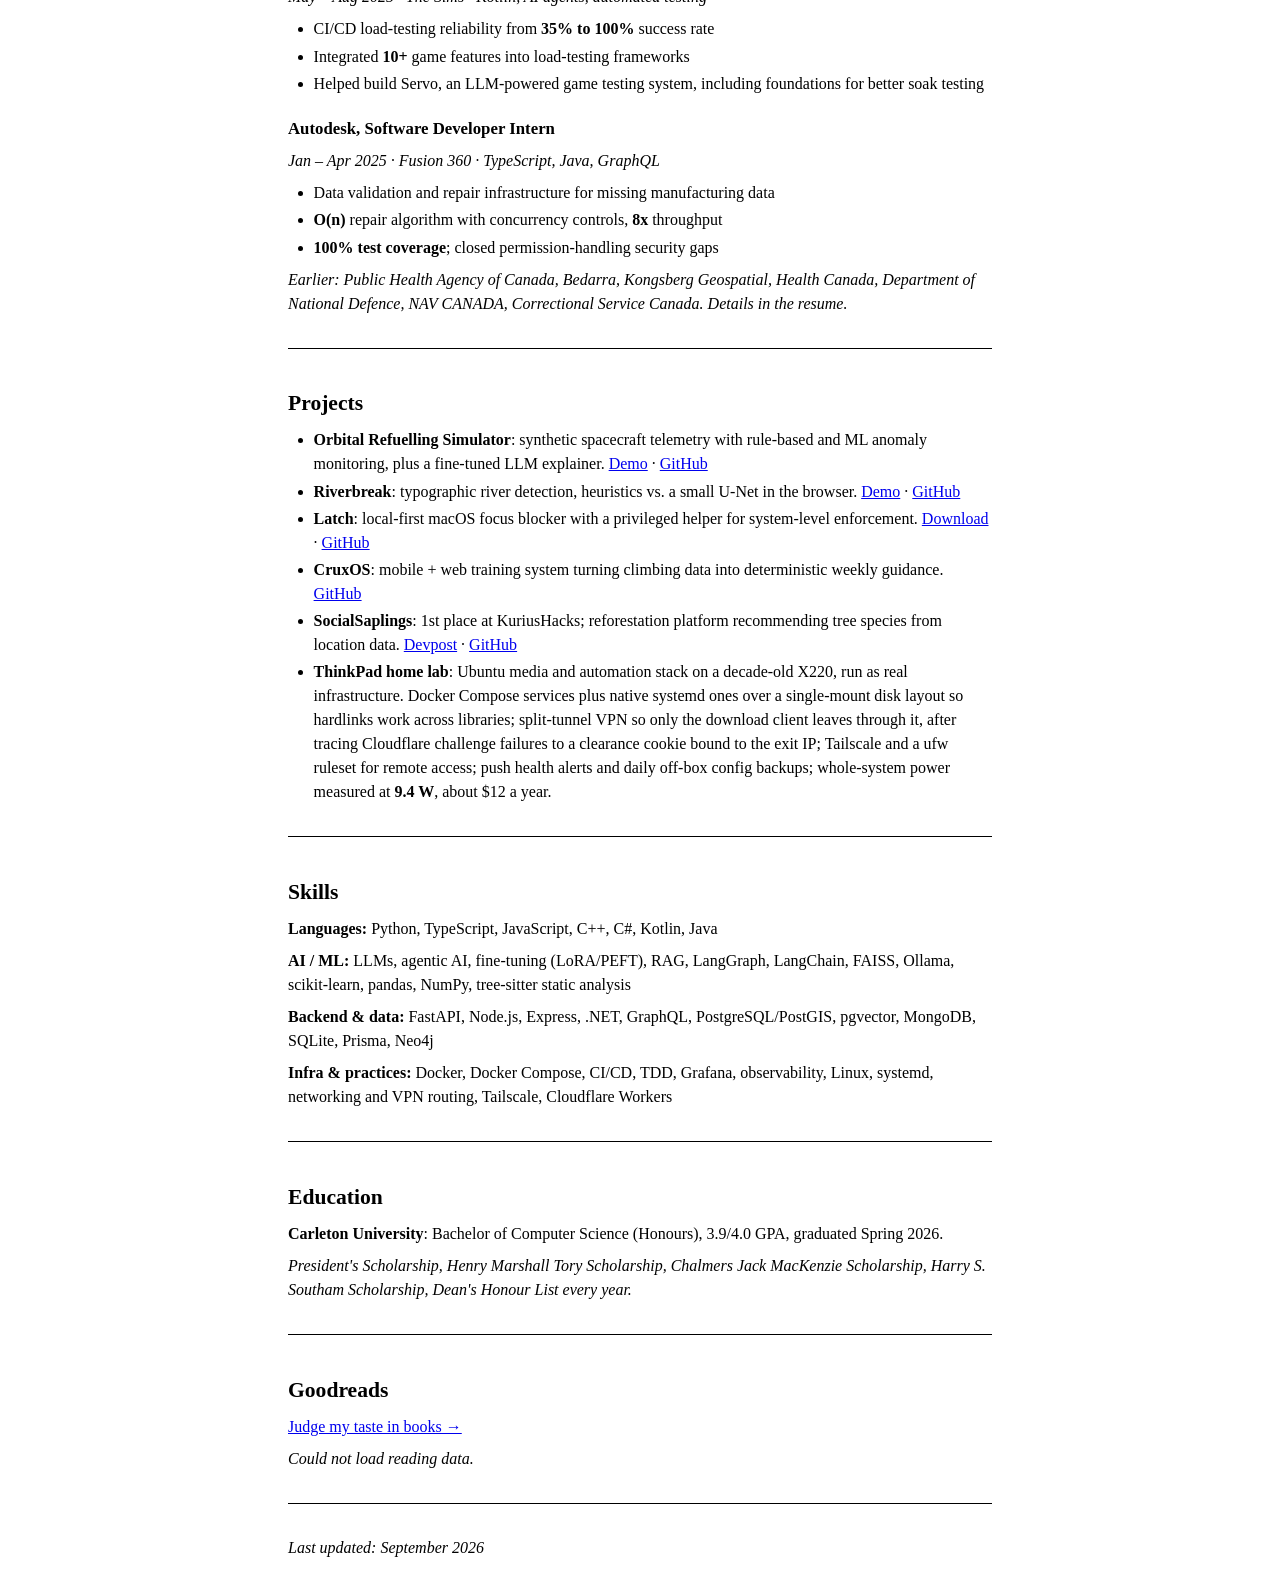
==== commit 17050600: "Remove TwinQuery and update Canadian Tire work with the Rust rewrite Drop TwinQuery from the site an" ====
--- a/index.html
+++ b/index.html
@@ -79,7 +79,7 @@
 
     <h2 id="about">Outside of that</h2>
 
-    <p>lately i'm trying to distance myself from social media, so i've gotten into reading a lot more and even flashed crosspoint onto a xteink x4 so i can always have a dedicated e-reader in my pocket. my favourites so far have been murakami's <span class="g-hbw">hard-boiled wonderland and the end of the world</span> and sanderson's <span class="g-mistborn">mistborn</span>.</p>
+    <p>lately i'm trying to distance myself from social media, so i've gotten into reading a lot more and i run crosspoint on an xteink x4 so i always have a dedicated e-reader in my pocket. my favourites so far have been murakami's <span class="g-hbw">hard-boiled wonderland and the end of the world</span> and sanderson's <span class="g-mistborn">mistborn</span>.</p>
 
     <p>since moving to toronto i've also been watching a lot of shows and movies with my girlfriend (recently we've liked <span class="g-invite">the invite</span> and currently getting through <span class="g-silo">silo s3</span>).</p>
 
@@ -100,22 +100,28 @@
             analysis pass extracts a fact sheet from the repository, each fact tied to a file and line. A planner agent
             then picks the repository's topic pages, and a writer for each page reads the code with the sheet as its
             map</li>
-        <li>Extended the analysis to <strong>ten language ecosystems</strong> (Java, Kotlin, TypeScript, Python, C#,
-            Go, PHP, C/C++, Ruby) on tree-sitter, plus iOS, Android, and Flutter build files, with routes,
-            dependencies, configuration, and messaging extracted per language</li>
+        <li>Extended the analysis to <strong>twelve languages</strong> (Java, Kotlin, TypeScript, JavaScript,
+            Python, C#, Go, PHP, C/C++, Ruby, Dart, Rust) on tree-sitter, plus iOS, Android, and Flutter build files,
+            with routes, dependencies, configuration, and messaging extracted per language</li>
+        <li>Rewrote the whole tool from TypeScript to Rust (<strong>100k+</strong> lines, <strong>1,100+</strong>
+            tests), holding each part byte-identical to the TypeScript output against recorded results before
+            cutting over. It now ships as one executable for <strong>six</strong> platforms with no Node at run
+            time</li>
         <li>Every page gets a second pass that checks its claims against the code, and the ones that fail go into the
             pull request for the reviewer. Re-runs edit only the pages whose code moved, so a reviewer's edits
             survive, and a code-review plugin flags the pages a change makes stale</li>
         <li>Built the evaluation behind every change: frozen rubrics, an LLM judge calibrated against human grades
             with its own noise measured (<strong>&plusmn;0.03</strong>), and a check that asks questions the pages must
-            answer. Graded A/B tests across <strong>4</strong> production repositories decide what ships</li>
+            answer. Graded A/B tests across <strong>4</strong> production repositories decide what ships, and a
+            claim-by-claim audit of one 22-page set found <strong>1.9%</strong> of 1,694 claims wrong or
+            misleading</li>
         <li>Built a multi-agent stage on the GitHub Copilot SDK that ranks a repository's most important components
             before planning: one session per module, four at a time, then a reconcile pass, with a model-free citation
-            check that took dead citations from <strong>10 to 0</strong> across 2,100. It stays behind a flag until a
-            live read is in</li>
+            check that took dead citations from <strong>10 to 0</strong> across 2,100. It now runs by default</li>
         <li>It opens a draft pull request in Azure DevOps and publishes to Confluence with generated Mermaid
             diagrams. Benchmarking models over judged repositories cut the pipeline's model cost per run
-            <strong>38x</strong></li>
+            <strong>38x</strong>, and checking only the lines a re-run changed cut re-run cost about
+            <strong>40%</strong></li>
     </ul>
 
     <h3>Electronic Arts, Software Developer Intern</h3>
@@ -123,7 +129,7 @@
     <ul>
         <li>CI/CD load-testing reliability from <strong>35% to 100%</strong> success rate</li>
         <li>Integrated <strong>10+</strong> game features into load-testing frameworks</li>
-        <li>Evaluated Servo, an LLM-powered game testing system, and recommended soak-testing changes</li>
+        <li>Helped build Servo, an LLM-powered game testing system, including foundations for better soak testing</li>
     </ul>
 
     <h3>Autodesk, Software Developer Intern</h3>
@@ -147,8 +153,6 @@
                 rel="noopener noreferrer">Demo</a> &middot;
             <a href="https://github.com/nbui23/orbital-refuelling" target="_blank"
                 rel="noopener noreferrer">GitHub</a></li>
-        <li><strong>TwinQuery</strong>: agentic Text-to-SQL and RAG over building-stock digital twins.
-            <a href="https://github.com/nbui23/twinquery" target="_blank" rel="noopener noreferrer">GitHub</a></li>
         <li><strong>Riverbreak</strong>: typographic river detection, heuristics vs. a small U-Net in the browser.
             <a href="https://nbui23.github.io/riverbreak/" target="_blank" rel="noopener noreferrer">Demo</a> &middot;
             <a href="https://github.com/nbui23/riverbreak" target="_blank" rel="noopener noreferrer">GitHub</a></li>
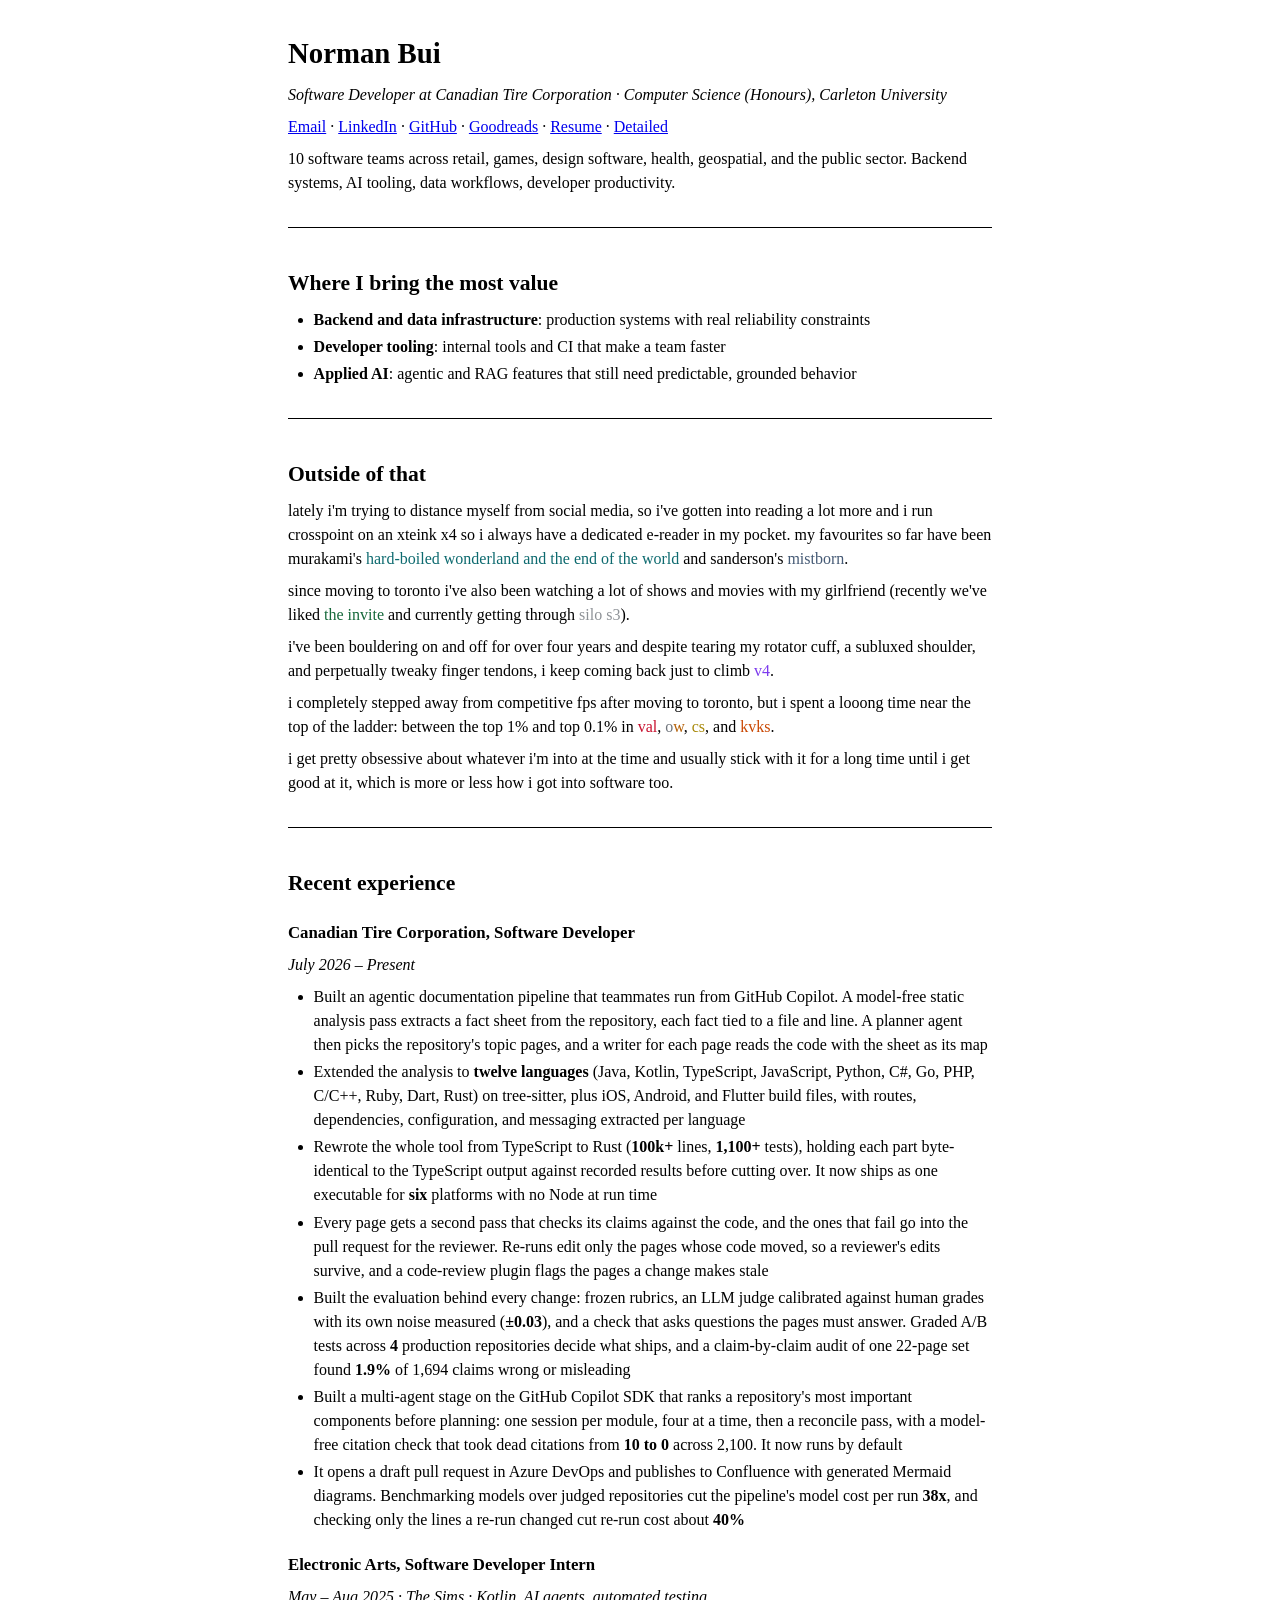
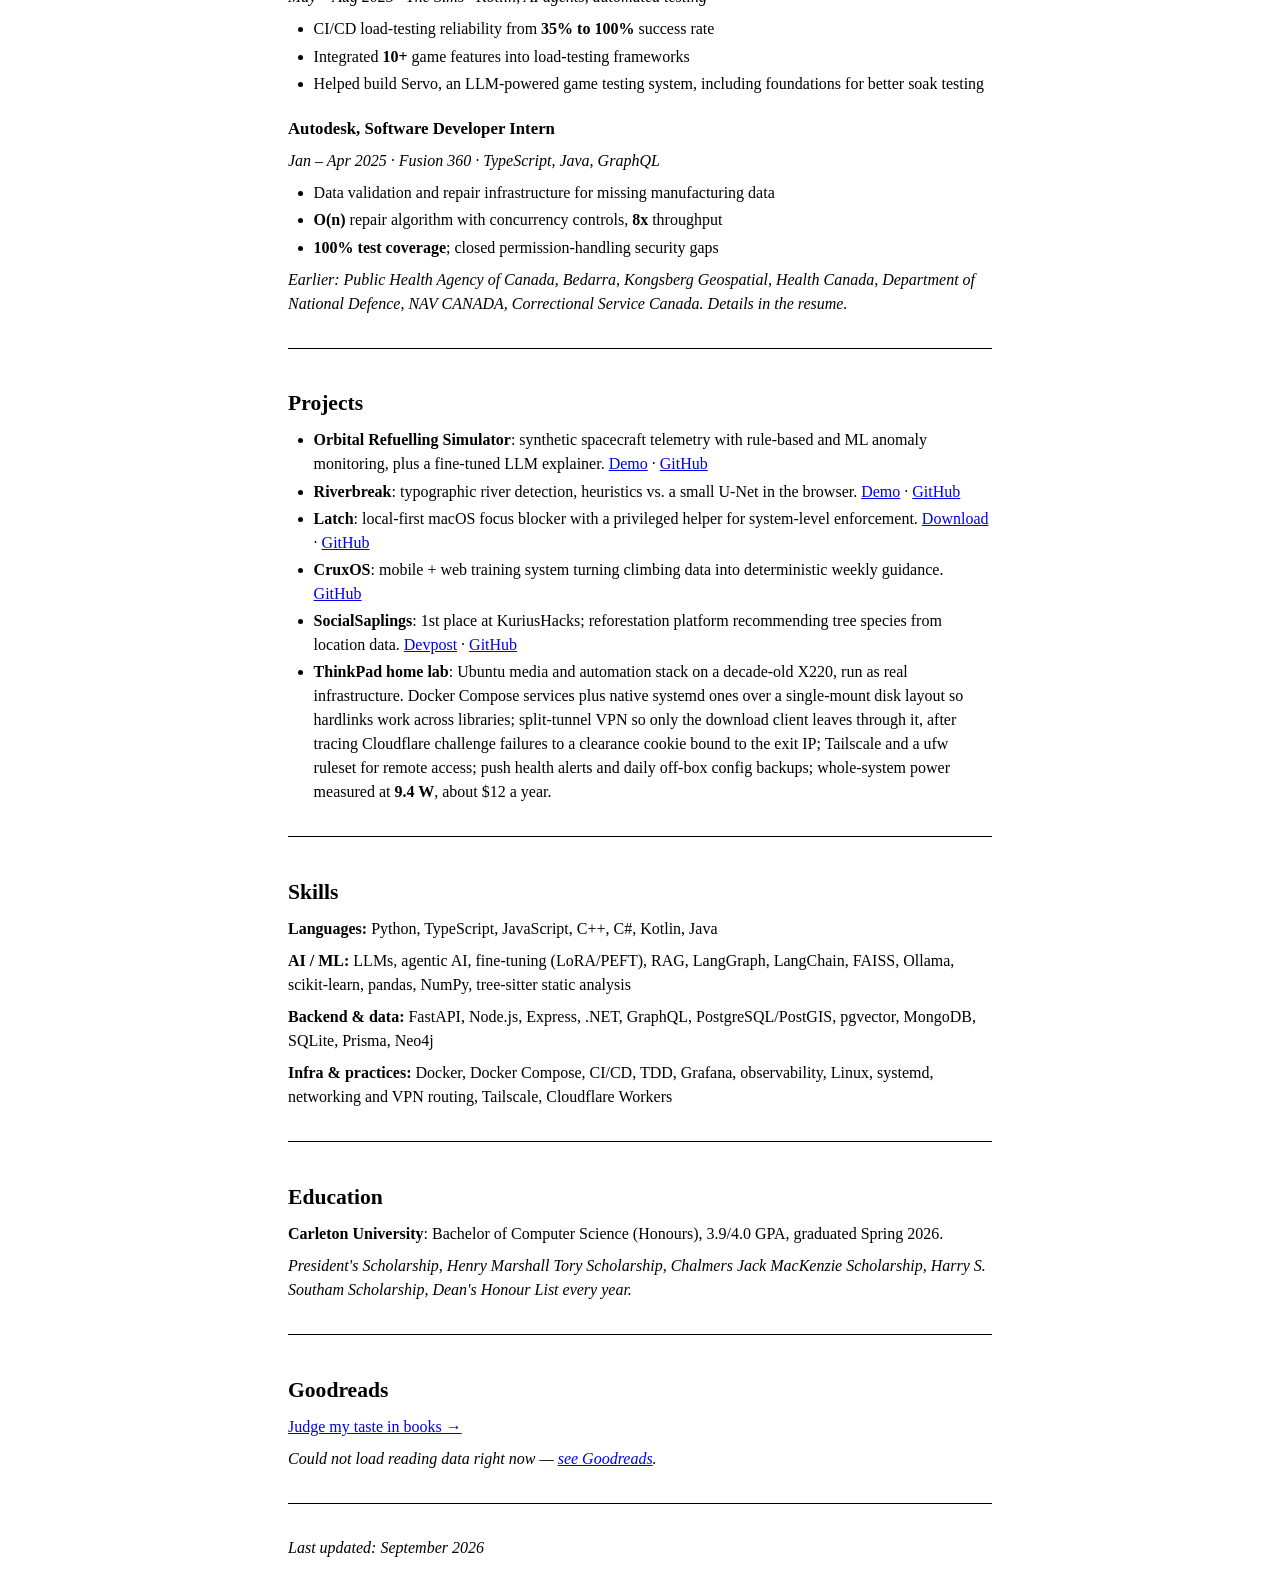
==== commit 323f354d: "Fix Goodreads section hanging or showing nothing when a CORS proxy misbehaves Query all proxies in p" ====
--- a/index.html
+++ b/index.html
@@ -209,7 +209,7 @@
 
     <p class="meta">Last updated: September 2026</p>
 
-    <script type="module" src="scripts/main.js?v=e044f11d"></script>
+    <script type="module" src="scripts/main.js?v=baa0c7e9"></script>
 
 </body>
 
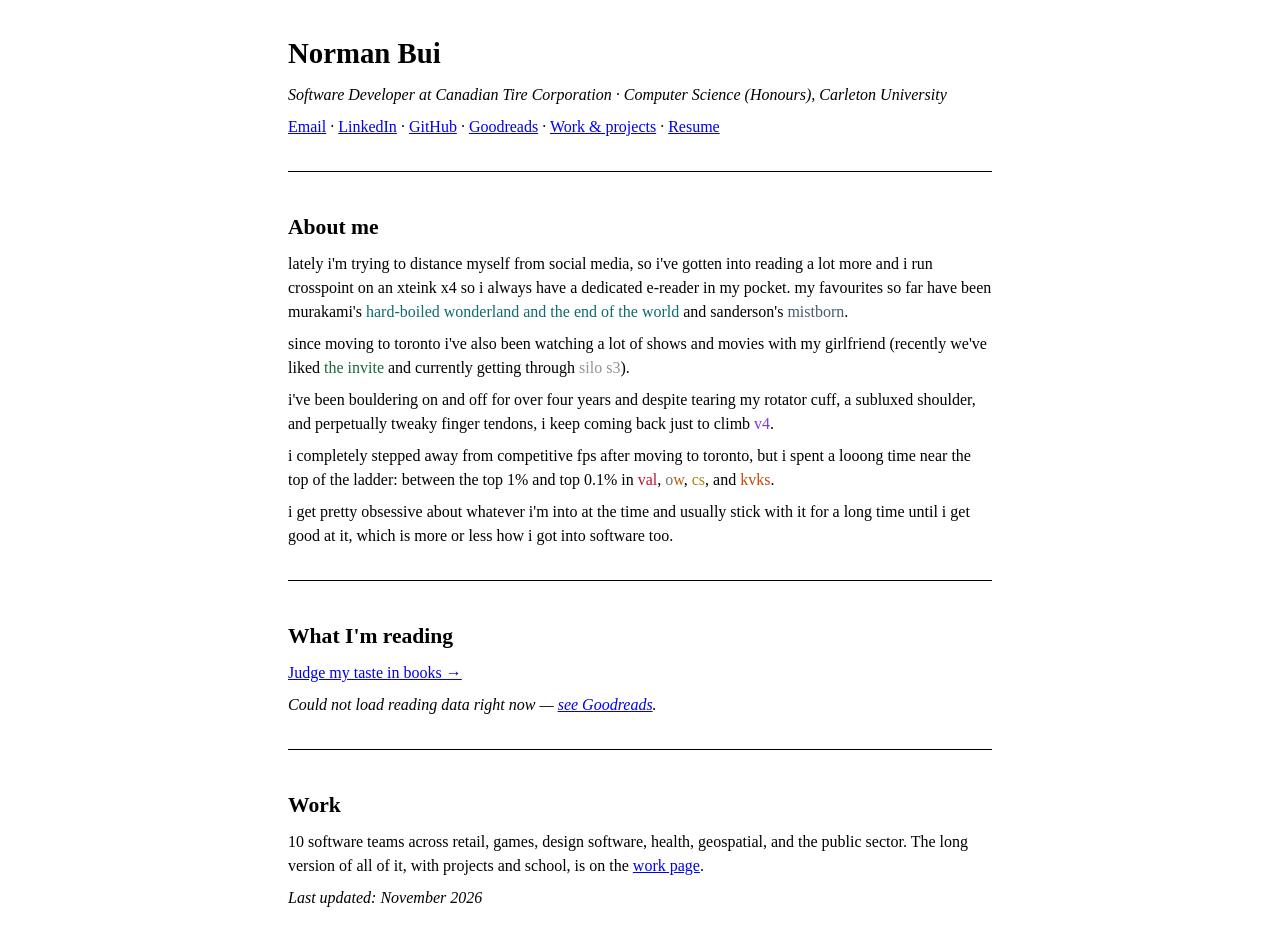
==== commit 5e5320e4: "Write pages in Markdown with a live editor, and put me first on the homepage Pages now live as Markd" ====
--- a/index.html
+++ b/index.html
@@ -1,20 +1,16 @@
 <!DOCTYPE html>
+<!-- Generated from content/index.md by scripts/build.py. Edit the Markdown, not this file. -->
 <html lang="en">
 
 <head>
     <meta charset="UTF-8">
     <meta name="viewport" content="width=device-width, initial-scale=1.0">
     <title>Norman Bui</title>
-    <meta name="description"
-        content="Norman Bui, Software Developer at Canadian Tire Corporation and Carleton University Computer Science graduate. Backend systems, data tools, and AI-powered workflows.">
+    <meta name="description" content="Norman Bui, a software developer in Toronto. Books, bouldering, and whatever I&#x27;m obsessed with lately.">
     <meta property="og:title" content="Norman Bui">
-    <meta property="og:description"
-        content="Software Developer at Canadian Tire Corporation. Backend systems, data tools, and AI-powered workflows.">
     <meta property="og:type" content="website">
+    <meta property="og:description" content="Norman Bui, a software developer in Toronto. Books, bouldering, and whatever I&#x27;m obsessed with lately.">
     <meta name="twitter:card" content="summary">
-    <meta name="twitter:title" content="Norman Bui">
-    <meta name="twitter:description"
-        content="Software Developer at Canadian Tire Corporation. Backend systems, data tools, and AI-powered workflows.">
     <link rel="icon" type="image/jpeg" href="images/logos/baby.jpeg?v=41bb1200">
     <link rel="stylesheet" href="styles.css?v=235e159c">
     <script type="application/ld+json">
@@ -47,169 +43,45 @@
 
 <body>
 
-    <h1>Norman Bui</h1>
-    <p class="meta">Software Developer at Canadian Tire Corporation &middot; Computer Science (Honours), Carleton
-        University</p>
+<h1>Norman Bui</h1>
 
-    <p>
-        <a href="mailto:normanbui23@gmail.com">Email</a> &middot;
-        <a href="https://www.linkedin.com/in/nbui23/" target="_blank" rel="noopener noreferrer">LinkedIn</a> &middot;
-        <a href="https://github.com/nbui23" target="_blank" rel="noopener noreferrer">GitHub</a> &middot;
-        <a href="https://www.goodreads.com/user/show/166643433-norman" target="_blank"
-            rel="noopener noreferrer">Goodreads</a> &middot;
-        <a href="resume/swe/Norman_Bui_Resume.pdf" target="_blank" rel="noopener noreferrer">Resume</a> &middot;
-        <a href="detailed.html">Detailed</a>
-    </p>
+<p><em>Software Developer at Canadian Tire Corporation · Computer Science (Honours), Carleton University</em></p>
 
-    <p>10 software teams across retail, games, design software, health, geospatial, and the public sector. Backend
-        systems, AI tooling, data workflows, developer productivity.</p>
+<p><a href="mailto:normanbui23@gmail.com">Email</a> · <a href="https://www.linkedin.com/in/nbui23/" target="_blank" rel="noopener noreferrer">LinkedIn</a> · <a href="https://github.com/nbui23" target="_blank" rel="noopener noreferrer">GitHub</a> · <a href="https://www.goodreads.com/user/show/166643433-norman" target="_blank" rel="noopener noreferrer">Goodreads</a> · <a href="work.html">Work &amp; projects</a> · <a href="resume/swe/Norman_Bui_Resume.pdf" target="_blank" rel="noopener noreferrer">Resume</a></p>
 
-    <hr>
+<hr>
 
-    <h2 id="value">Where I bring the most value</h2>
-    <ul>
-        <li><strong>Backend and data infrastructure</strong>: production systems with real reliability
-            constraints</li>
-        <li><strong>Developer tooling</strong>: internal tools and CI that make a team faster</li>
-        <li><strong>Applied AI</strong>: agentic and RAG features that still need predictable, grounded
-            behavior</li>
-    </ul>
+<h2 id="about">About me</h2>
 
-    <hr>
+<p>lately i'm trying to distance myself from social media, so i've gotten into reading a lot more and i run crosspoint on an xteink x4 so i always have a dedicated e-reader in my pocket. my favourites so far have been murakami's <span class="g-hbw">hard-boiled wonderland and the end of the world</span> and sanderson's <span class="g-mistborn">mistborn</span>.</p>
 
-    <h2 id="about">Outside of that</h2>
+<p>since moving to toronto i've also been watching a lot of shows and movies with my girlfriend (recently we've liked <span class="g-invite">the invite</span> and currently getting through <span class="g-silo">silo s3</span>).</p>
 
-    <p>lately i'm trying to distance myself from social media, so i've gotten into reading a lot more and i run crosspoint on an xteink x4 so i always have a dedicated e-reader in my pocket. my favourites so far have been murakami's <span class="g-hbw">hard-boiled wonderland and the end of the world</span> and sanderson's <span class="g-mistborn">mistborn</span>.</p>
+<p>i've been bouldering on and off for over four years and despite tearing my rotator cuff, a subluxed shoulder, and perpetually tweaky finger tendons, i keep coming back just to climb <span class="g-v4">v4</span>.</p>
 
-    <p>since moving to toronto i've also been watching a lot of shows and movies with my girlfriend (recently we've liked <span class="g-invite">the invite</span> and currently getting through <span class="g-silo">silo s3</span>).</p>
+<p>i completely stepped away from competitive fps after moving to toronto, but i spent a looong time near the top of the ladder: between the top 1% and top 0.1% in <span class="g-val">val</span>, <span class="g-ow"><span class="g-ow-o">o</span>w</span>, <span class="g-cs">cs</span>, and <span class="g-kvks">kvks</span>.</p>
 
-    <p>i've been bouldering on and off for over four years and despite tearing my rotator cuff, a subluxed shoulder, and perpetually tweaky finger tendons, i keep coming back just to climb <span class="g-v4">v4</span>.</p>
+<p>i get pretty obsessive about whatever i'm into at the time and usually stick with it for a long time until i get good at it, which is more or less how i got into software too.</p>
 
-    <p>i completely stepped away from competitive fps after moving to toronto, but i spent a looong time near the top of the ladder: between the top 1% and top 0.1% in <span class="g-val">val</span>, <span class="g-ow"><span class="g-ow-o">o</span>w</span>, <span class="g-cs">cs</span>, and <span class="g-kvks">kvks</span>.</p>
+<hr>
 
-    <p>i get pretty obsessive about whatever i'm into at the time and usually stick with it for a long time until i get good at it, which is more or less how i got into software too.</p>
+<h2 id="reading">What I'm reading</h2>
 
-    <hr>
+<p><a href="https://www.goodreads.com/user/show/166643433-norman" target="_blank" rel="noopener noreferrer">Judge my taste in books →</a></p>
 
-    <h2 id="experience">Recent experience</h2>
+<p id="reading-stats" class="meta"></p>
+<div id="reading-charts"></div>
+<ul id="books"></ul>
 
-    <h3>Canadian Tire Corporation, Software Developer</h3>
-    <p class="meta">July 2026 &ndash; Present</p>
-    <ul>
-        <li>Built an agentic documentation pipeline that teammates run from GitHub Copilot. A model-free static
-            analysis pass extracts a fact sheet from the repository, each fact tied to a file and line. A planner agent
-            then picks the repository's topic pages, and a writer for each page reads the code with the sheet as its
-            map</li>
-        <li>Extended the analysis to <strong>twelve languages</strong> (Java, Kotlin, TypeScript, JavaScript,
-            Python, C#, Go, PHP, C/C++, Ruby, Dart, Rust) on tree-sitter, plus iOS, Android, and Flutter build files,
-            with routes, dependencies, configuration, and messaging extracted per language</li>
-        <li>Rewrote the whole tool from TypeScript to Rust (<strong>100k+</strong> lines, <strong>1,100+</strong>
-            tests), holding each part byte-identical to the TypeScript output against recorded results before
-            cutting over. It now ships as one executable for <strong>six</strong> platforms with no Node at run
-            time</li>
-        <li>Every page gets a second pass that checks its claims against the code, and the ones that fail go into the
-            pull request for the reviewer. Re-runs edit only the pages whose code moved, so a reviewer's edits
-            survive, and a code-review plugin flags the pages a change makes stale</li>
-        <li>Built the evaluation behind every change: frozen rubrics, an LLM judge calibrated against human grades
-            with its own noise measured (<strong>&plusmn;0.03</strong>), and a check that asks questions the pages must
-            answer. Graded A/B tests across <strong>4</strong> production repositories decide what ships, and a
-            claim-by-claim audit of one 22-page set found <strong>1.9%</strong> of 1,694 claims wrong or
-            misleading</li>
-        <li>Built a multi-agent stage on the GitHub Copilot SDK that ranks a repository's most important components
-            before planning: one session per module, four at a time, then a reconcile pass, with a model-free citation
-            check that took dead citations from <strong>10 to 0</strong> across 2,100. It now runs by default</li>
-        <li>It opens a draft pull request in Azure DevOps and publishes to Confluence with generated Mermaid
-            diagrams. Benchmarking models over judged repositories cut the pipeline's model cost per run
-            <strong>38x</strong>, and checking only the lines a re-run changed cut re-run cost about
-            <strong>40%</strong></li>
-    </ul>
+<hr>
 
-    <h3>Electronic Arts, Software Developer Intern</h3>
-    <p class="meta">May &ndash; Aug 2025 &middot; The Sims &middot; Kotlin, AI agents, automated testing</p>
-    <ul>
-        <li>CI/CD load-testing reliability from <strong>35% to 100%</strong> success rate</li>
-        <li>Integrated <strong>10+</strong> game features into load-testing frameworks</li>
-        <li>Helped build Servo, an LLM-powered game testing system, including foundations for better soak testing</li>
-    </ul>
+<h2 id="work">Work</h2>
 
-    <h3>Autodesk, Software Developer Intern</h3>
-    <p class="meta">Jan &ndash; Apr 2025 &middot; Fusion 360 &middot; TypeScript, Java, GraphQL</p>
-    <ul>
-        <li>Data validation and repair infrastructure for missing manufacturing data</li>
-        <li><strong>O(n)</strong> repair algorithm with concurrency controls, <strong>8x</strong> throughput</li>
-        <li><strong>100% test coverage</strong>; closed permission-handling security gaps</li>
-    </ul>
+<p>10 software teams across retail, games, design software, health, geospatial, and the public sector. The long version of all of it, with projects and school, is on the <a href="work.html">work page</a>.</p>
 
-    <p class="meta">Earlier: Public Health Agency of Canada, Bedarra, Kongsberg Geospatial, Health Canada, Department of
-        National Defence, NAV CANADA, Correctional Service Canada. Details in the resume.</p>
+<p><em>Last updated: November 2026</em></p>
 
-    <hr>
-
-    <h2 id="projects">Projects</h2>
-    <ul>
-        <li><strong>Orbital Refuelling Simulator</strong>: synthetic spacecraft telemetry with rule-based and ML
-            anomaly monitoring, plus a fine-tuned LLM explainer.
-            <a href="https://orbital-refueling-telemetry-simulator.streamlit.app/" target="_blank"
-                rel="noopener noreferrer">Demo</a> &middot;
-            <a href="https://github.com/nbui23/orbital-refuelling" target="_blank"
-                rel="noopener noreferrer">GitHub</a></li>
-        <li><strong>Riverbreak</strong>: typographic river detection, heuristics vs. a small U-Net in the browser.
-            <a href="https://nbui23.github.io/riverbreak/" target="_blank" rel="noopener noreferrer">Demo</a> &middot;
-            <a href="https://github.com/nbui23/riverbreak" target="_blank" rel="noopener noreferrer">GitHub</a></li>
-        <li><strong>Latch</strong>: local-first macOS focus blocker with a privileged helper for system-level
-            enforcement.
-            <a href="https://github.com/nbui23/latch/releases" target="_blank"
-                rel="noopener noreferrer">Download</a> &middot;
-            <a href="https://github.com/nbui23/latch" target="_blank" rel="noopener noreferrer">GitHub</a></li>
-        <li><strong>CruxOS</strong>: mobile + web training system turning climbing data into deterministic weekly
-            guidance.
-            <a href="https://github.com/nbui23/cruxos" target="_blank" rel="noopener noreferrer">GitHub</a></li>
-        <li><strong>SocialSaplings</strong>: 1st place at KuriusHacks; reforestation platform recommending tree
-            species from location data.
-            <a href="https://devpost.com/software/socialsaplings" target="_blank"
-                rel="noopener noreferrer">Devpost</a> &middot;
-            <a href="https://github.com/nbui23/socialsaplings" target="_blank" rel="noopener noreferrer">GitHub</a></li>
-        <li><strong>ThinkPad home lab</strong>: Ubuntu media and automation stack on a decade-old X220, run as real
-            infrastructure. Docker Compose services plus native systemd ones over a single-mount disk layout so
-            hardlinks work across libraries; split-tunnel VPN so only the download client leaves through it, after
-            tracing Cloudflare challenge failures to a clearance cookie bound to the exit IP; Tailscale and a
-            ufw ruleset for remote access; push health alerts and daily off-box config backups; whole-system power
-            measured at <strong>9.4 W</strong>, about $12 a year.</li>
-    </ul>
-
-    <hr>
-
-    <h2 id="skills">Skills</h2>
-    <p><strong>Languages:</strong> Python, TypeScript, JavaScript, C++, C#, Kotlin, Java</p>
-    <p><strong>AI / ML:</strong> LLMs, agentic AI, fine-tuning (LoRA/PEFT), RAG, LangGraph, LangChain, FAISS, Ollama,
-        scikit-learn, pandas, NumPy, tree-sitter static analysis</p>
-    <p><strong>Backend &amp; data:</strong> FastAPI, Node.js, Express, .NET, GraphQL, PostgreSQL/PostGIS, pgvector,
-        MongoDB, SQLite, Prisma, Neo4j</p>
-    <p><strong>Infra &amp; practices:</strong> Docker, Docker Compose, CI/CD, TDD, Grafana, observability, Linux, systemd, networking and VPN routing, Tailscale, Cloudflare Workers</p>
-
-    <hr>
-
-    <h2 id="education">Education</h2>
-    <p><strong>Carleton University</strong>: Bachelor of Computer Science (Honours), 3.9/4.0 GPA, graduated
-        Spring 2026.</p>
-    <p class="meta">President's Scholarship, Henry Marshall Tory Scholarship, Chalmers Jack MacKenzie Scholarship, Harry
-        S. Southam Scholarship, Dean's Honour List every year.</p>
-
-    <hr>
-
-    <h2 id="reading">Goodreads</h2>
-    <p><a href="https://www.goodreads.com/user/show/166643433-norman" target="_blank" rel="noopener noreferrer">Judge my
-            taste in books &rarr;</a></p>
-
-    <p id="reading-stats" class="meta"></p>
-    <div id="reading-charts"></div>
-    <ul id="books"></ul>
-
-    <hr>
-
-    <p class="meta">Last updated: September 2026</p>
-
-    <script type="module" src="scripts/main.js?v=baa0c7e9"></script>
+<script type="module" src="scripts/main.js?v=baa0c7e9"></script>
 
 </body>
 
